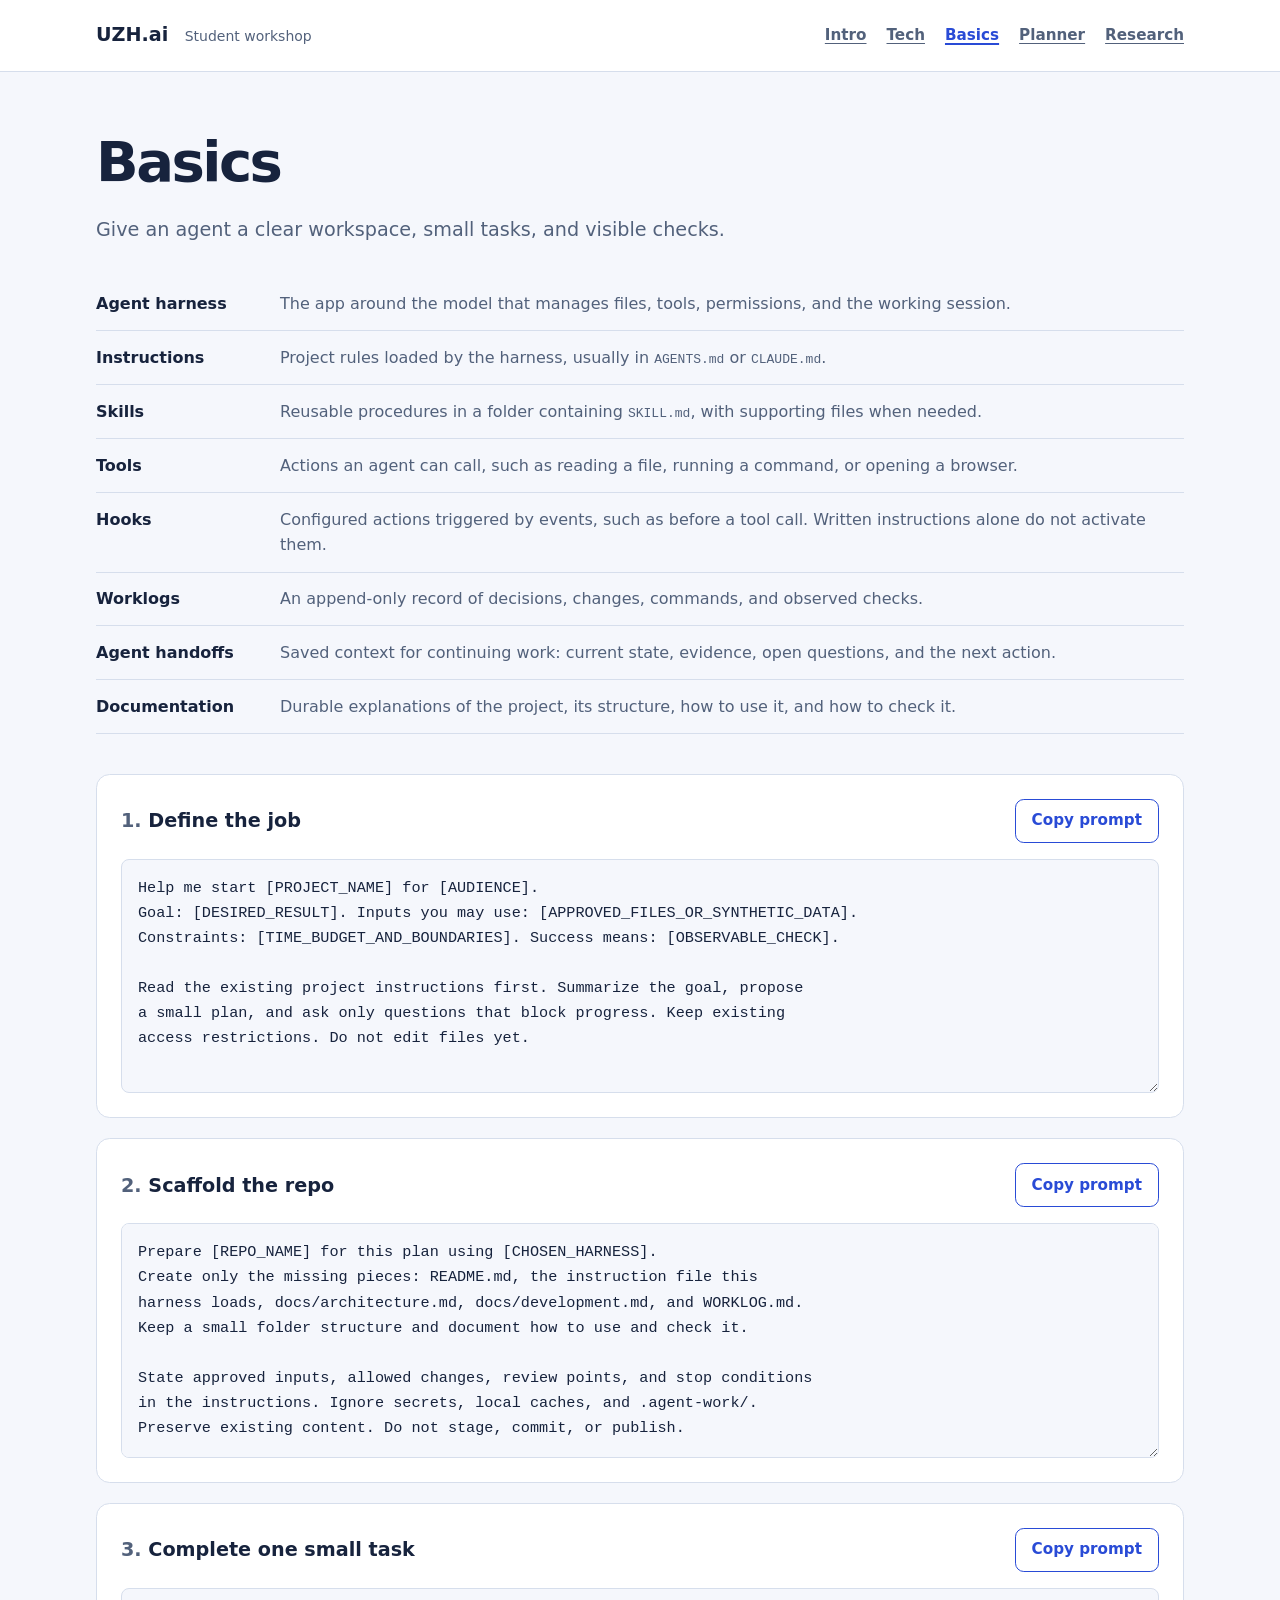
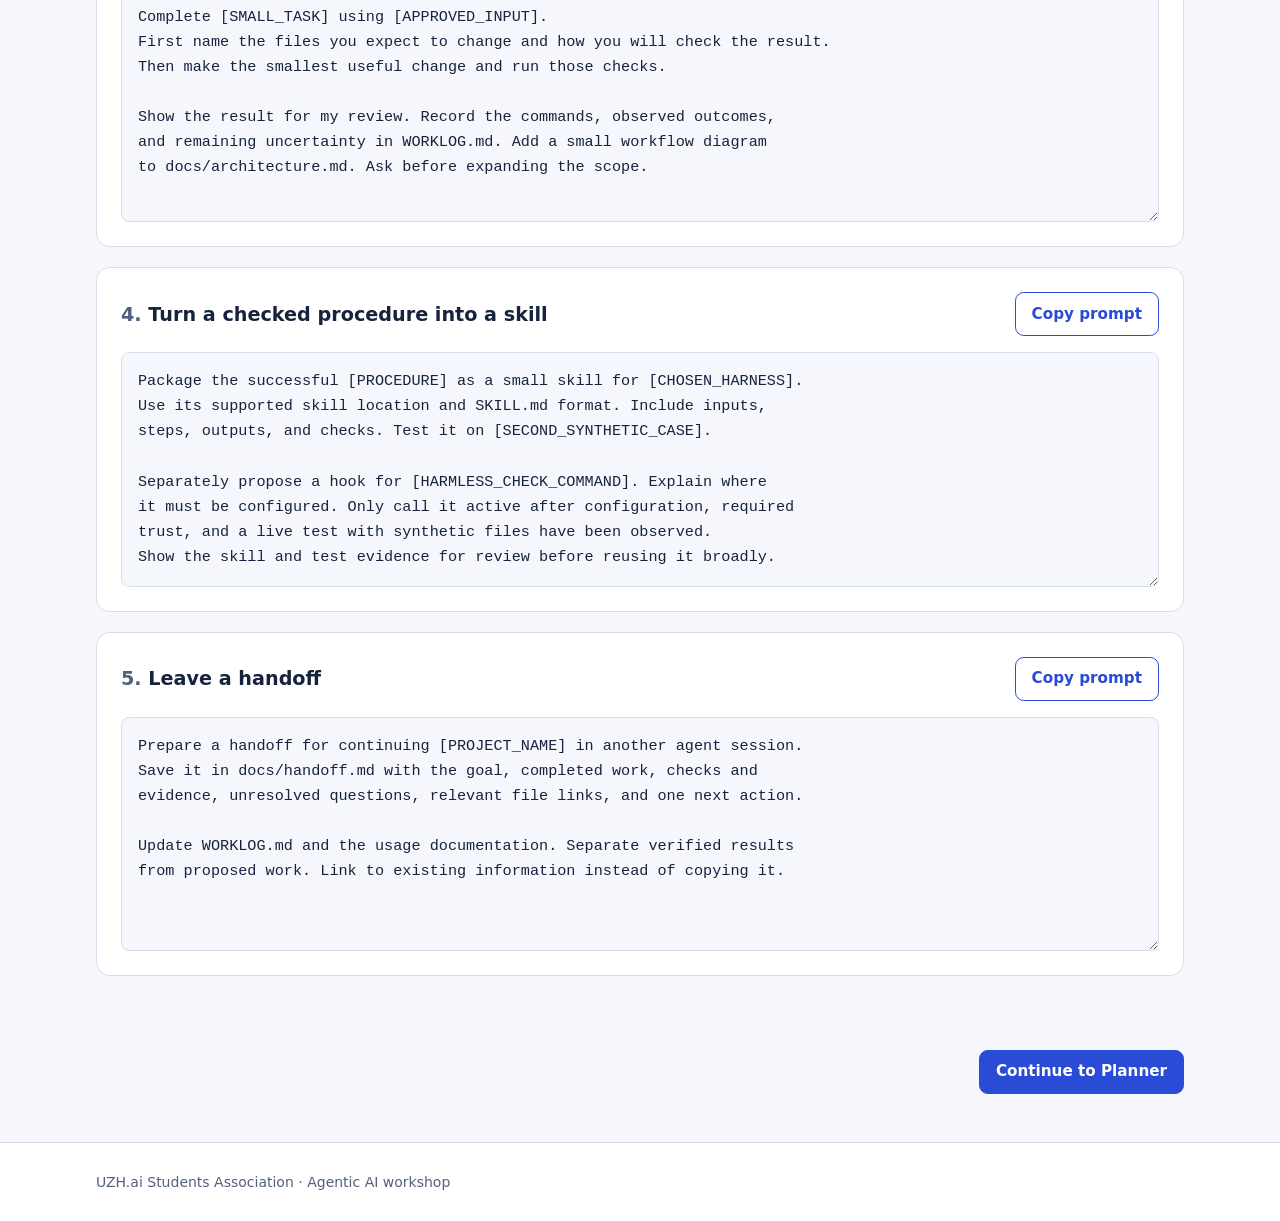
==== site/basics.html @ 6fa77c16 "scaffolding updates" ====
<!doctype html>
<html lang="en">
  <head>
    <meta charset="utf-8">
    <meta name="viewport" content="width=device-width, initial-scale=1">
    <meta name="description" content="Give an agent a clear workspace, small tasks, and visible checks.">
    <title>Basics · Agentic AI workshop · UZH.ai</title>
    <link rel="stylesheet" href="./assets/styles.css">
    <script src="./assets/script.js" defer></script>
  </head>
  <body>
    <a class="skip-link" href="#main">Skip to content</a>
    <header class="site-header">
      <div class="container header-inner">
        <a class="brand" href="../index.html">UZH.ai <span>Student workshop</span></a>
        <nav aria-label="Workshop pages">
          <a href="../index.html">Intro</a>
          <a href="./tech.html">Tech</a>
          <a href="./basics.html" aria-current="page">Basics</a>
          <a href="./planner.html">Planner</a>
          <a href="./research.html">Research</a>
        </nav>
      </div>
    </header>
    <main id="main" class="container">
      <header class="page-header">
        <h1>Basics</h1>
        <p class="lead">Give an agent a clear workspace, small tasks, and visible checks.</p>
      </header>

      <dl class="glossary">
        <div><dt>Agent harness</dt><dd>The app around the model that manages files, tools, permissions, and the working session.</dd></div>
        <div><dt>Instructions</dt><dd>Project rules loaded by the harness, usually in <code>AGENTS.md</code> or <code>CLAUDE.md</code>.</dd></div>
        <div><dt>Skills</dt><dd>Reusable procedures in a folder containing <code>SKILL.md</code>, with supporting files when needed.</dd></div>
        <div><dt>Tools</dt><dd>Actions an agent can call, such as reading a file, running a command, or opening a browser.</dd></div>
        <div><dt>Hooks</dt><dd>Configured actions triggered by events, such as before a tool call. Written instructions alone do not activate them.</dd></div>
        <div><dt>Worklogs</dt><dd>An append-only record of decisions, changes, commands, and observed checks.</dd></div>
        <div><dt>Agent handoffs</dt><dd>Saved context for continuing work: current state, evidence, open questions, and the next action.</dd></div>
        <div><dt>Documentation</dt><dd>Durable explanations of the project, its structure, how to use it, and how to check it.</dd></div>
      </dl>
      <ol class="steps">
        <li class="prompt-card">
          <div class="prompt-heading">
            <h2 id="basics-prompt-1-title">Define the job</h2>
            <button type="button" class="button button-secondary" data-copy-target="basics-prompt-1" aria-label="Copy define the job prompt" hidden>Copy prompt</button>
          </div>
          <textarea id="basics-prompt-1" aria-labelledby="basics-prompt-1-title" rows="8" readonly spellcheck="false">Help me start [PROJECT_NAME] for [AUDIENCE].
Goal: [DESIRED_RESULT]. Inputs you may use: [APPROVED_FILES_OR_SYNTHETIC_DATA].
Constraints: [TIME_BUDGET_AND_BOUNDARIES]. Success means: [OBSERVABLE_CHECK].

Read the existing project instructions first. Summarize the goal, propose
a small plan, and ask only questions that block progress. Keep existing
access restrictions. Do not edit files yet.</textarea>
        </li>
        <li class="prompt-card">
          <div class="prompt-heading">
            <h2 id="basics-prompt-2-title">Scaffold the repo</h2>
            <button type="button" class="button button-secondary" data-copy-target="basics-prompt-2" aria-label="Copy scaffold the repo prompt" hidden>Copy prompt</button>
          </div>
          <textarea id="basics-prompt-2" aria-labelledby="basics-prompt-2-title" rows="8" readonly spellcheck="false">Prepare [REPO_NAME] for this plan using [CHOSEN_HARNESS].
Create only the missing pieces: README.md, the instruction file this
harness loads, docs/architecture.md, docs/development.md, and WORKLOG.md.
Keep a small folder structure and document how to use and check it.

State approved inputs, allowed changes, review points, and stop conditions
in the instructions. Ignore secrets, local caches, and .agent-work/.
Preserve existing content. Do not stage, commit, or publish.</textarea>
        </li>
        <li class="prompt-card">
          <div class="prompt-heading">
            <h2 id="basics-prompt-3-title">Complete one small task</h2>
            <button type="button" class="button button-secondary" data-copy-target="basics-prompt-3" aria-label="Copy complete one small task prompt" hidden>Copy prompt</button>
          </div>
          <textarea id="basics-prompt-3" aria-labelledby="basics-prompt-3-title" rows="8" readonly spellcheck="false">Complete [SMALL_TASK] using [APPROVED_INPUT].
First name the files you expect to change and how you will check the result.
Then make the smallest useful change and run those checks.

Show the result for my review. Record the commands, observed outcomes,
and remaining uncertainty in WORKLOG.md. Add a small workflow diagram
to docs/architecture.md. Ask before expanding the scope.</textarea>
        </li>
        <li class="prompt-card">
          <div class="prompt-heading">
            <h2 id="basics-prompt-4-title">Turn a checked procedure into a skill</h2>
            <button type="button" class="button button-secondary" data-copy-target="basics-prompt-4" aria-label="Copy turn a checked procedure into a skill prompt" hidden>Copy prompt</button>
          </div>
          <textarea id="basics-prompt-4" aria-labelledby="basics-prompt-4-title" rows="8" readonly spellcheck="false">Package the successful [PROCEDURE] as a small skill for [CHOSEN_HARNESS].
Use its supported skill location and SKILL.md format. Include inputs,
steps, outputs, and checks. Test it on [SECOND_SYNTHETIC_CASE].

Separately propose a hook for [HARMLESS_CHECK_COMMAND]. Explain where
it must be configured. Only call it active after configuration, required
trust, and a live test with synthetic files have been observed.
Show the skill and test evidence for review before reusing it broadly.</textarea>
        </li>
        <li class="prompt-card">
          <div class="prompt-heading">
            <h2 id="basics-prompt-5-title">Leave a handoff</h2>
            <button type="button" class="button button-secondary" data-copy-target="basics-prompt-5" aria-label="Copy leave a handoff prompt" hidden>Copy prompt</button>
          </div>
          <textarea id="basics-prompt-5" aria-labelledby="basics-prompt-5-title" rows="8" readonly spellcheck="false">Prepare a handoff for continuing [PROJECT_NAME] in another agent session.
Save it in docs/handoff.md with the goal, completed work, checks and
evidence, unresolved questions, relevant file links, and one next action.

Update WORKLOG.md and the usage documentation. Separate verified results
from proposed work. Link to existing information instead of copying it.</textarea>
        </li>
      </ol>
      <p id="copy-status" class="copy-status" role="status" aria-live="polite" aria-atomic="true"></p>
      <nav class="page-next" aria-label="Next page">
        <a class="button" href="./planner.html">Continue to Planner</a>
      </nav>
    </main>
    <footer class="site-footer">
      <div class="container footer-inner">
        <p>UZH.ai Students Association · Agentic AI workshop</p>
      </div>
    </footer>
  </body>
</html>
---- site/assets/styles.css ----
:root {
  color-scheme: light;
  --background: #f5f7fc;
  --surface: #ffffff;
  --ink: #17233d;
  --muted: #52617b;
  --accent: #294bd6;
  --accent-hover: #1d369f;
  --border: #d6deec;
  --tint: #edf1ff;
  font-family: system-ui, -apple-system, BlinkMacSystemFont, "Segoe UI", sans-serif;
  font-size: 100%;
  line-height: 1.6;
}

* { box-sizing: border-box; }
body { margin: 0; background: var(--background); color: var(--ink); }
a { color: var(--accent); text-underline-offset: 0.2em; }
a:hover { color: var(--accent-hover); }
button, textarea { font: inherit; }
button { cursor: pointer; }
[hidden] { display: none !important; }
:focus-visible { outline: 3px solid var(--accent); outline-offset: 4px; }
h1, h2, h3, p { margin-top: 0; }
h1, h2, h3 { line-height: 1.2; }
h1 { margin-bottom: 1.25rem; font-size: clamp(2.5rem, 6vw, 4.5rem); letter-spacing: -0.045em; }
h2 { margin-bottom: 0.8rem; font-size: clamp(1.8rem, 4vw, 2.3rem); letter-spacing: -0.025em; }
h3 { margin-bottom: 0.75rem; font-size: 1.15rem; }
p { margin-bottom: 1rem; }
.container { width: min(100% - 2.5rem, 68rem); margin-inline: auto; }
.skip-link { position: absolute; top: 0.5rem; left: 1rem; z-index: 10; padding: 0.75rem; background: var(--surface); transform: translateY(-200%); }
.skip-link:focus { transform: translateY(0); }
.site-header { background: var(--surface); border-bottom: 1px solid var(--border); }
.header-inner { display: flex; align-items: center; justify-content: space-between; flex-wrap: wrap; gap: 1rem; padding-block: 1.25rem; }
.brand { color: var(--ink); font-weight: 800; text-decoration: none; font-size: 1.2rem; }
.brand span { margin-left: 0.6rem; color: var(--muted); font-size: 0.875rem; font-weight: 500; }
nav { display: flex; flex-wrap: wrap; gap: 1.25rem; }
nav a { color: var(--muted); font-size: 0.95rem; font-weight: 600; }
nav a[aria-current="page"] { color: var(--accent); text-decoration-thickness: 0.15em; }
.hero { display: grid; grid-template-columns: 1.45fr 1fr; align-items: center; gap: 3rem; padding-block: 4.5rem 3rem; }
.eyebrow { margin-bottom: 0.8rem; color: var(--accent); font-size: 0.875rem; font-weight: 750; letter-spacing: 0.08em; text-transform: uppercase; }
.lead { font-size: 1.2rem; font-weight: 600; }
.hero > div > p:not(.eyebrow):not(.lead) { color: var(--muted); }
.hero .button { margin-top: 0.5rem; }
.button { display: inline-flex; align-items: center; justify-content: center; min-height: 2.75rem; padding: 0.65rem 1rem; border: 1px solid var(--accent); border-radius: 0.55rem; background: var(--accent); color: #fff; font-weight: 650; font-size: 0.95rem; line-height: 1.4; text-align: center; text-decoration: none; }
.button:hover { border-color: var(--accent-hover); background: var(--accent-hover); color: #fff; }
.button:disabled { cursor: wait; opacity: 0.7; }
.button-secondary { background: var(--surface); color: var(--accent); }
.button-secondary:hover { background: var(--tint); color: var(--accent-hover); }
.session-card { padding: 1.75rem; border: 1px solid var(--border); border-top: 4px solid var(--accent); border-radius: 0.9rem; background: var(--surface); }
.session-date { font-size: 1.5rem; font-weight: 750; line-height: 1.3; }
dl { margin: 1.25rem 0 0; }
dl div + div { margin-top: 1rem; }
dt { color: var(--muted); font-size: 0.875rem; }
dd { margin: 0; overflow-wrap: anywhere; }
.section { padding-block: 3.5rem; scroll-margin-top: 1.5rem; }
.section + .section { border-top: 1px solid var(--border); }
.section-heading { max-width: 47rem; margin-bottom: 1.75rem; }
.section-heading > p:last-child, .section-note { color: var(--muted); }
.outline-list { margin: 0 0 1.5rem; padding-left: 1.75rem; }
.outline-list li { padding: 0.75rem 0 0.75rem 0.75rem; }
.outline-list li::marker { color: var(--accent); font-weight: 750; }
.outline-list h3 { margin-bottom: 0.4rem; }
.outline-list p { margin-bottom: 0; color: var(--muted); }
.file-links { display: flex; flex-wrap: wrap; gap: 0.75rem 2rem; list-style: none; margin: 0; padding: 0; }
.page-header { max-width: 52rem; padding-block: 3.5rem 2rem; }
.page-header h1 { font-size: clamp(2.5rem, 5vw, 3.5rem); }
.page-header .lead { margin-bottom: 0; color: var(--muted); font-weight: 400; }
.glossary { margin: 0 0 2.5rem; }
.glossary > div { display: grid; grid-template-columns: 10rem 1fr; gap: 0.5rem 1.5rem; padding-block: 0.85rem; border-bottom: 1px solid var(--border); }
.glossary > div + div { margin-top: 0; }
.glossary dt { color: var(--ink); font-size: 1rem; font-weight: 700; }
.glossary dd { color: var(--muted); }
.steps { display: grid; gap: 1.25rem; margin: 0; padding: 0; list-style: none; counter-reset: step; }
.prompt-card { padding: 1.5rem; border: 1px solid var(--border); border-radius: 0.85rem; background: var(--surface); min-width: 0; counter-increment: step; }
.prompt-heading { display: flex; justify-content: space-between; align-items: center; flex-wrap: wrap; gap: 1rem; margin-bottom: 1rem; }
.prompt-heading h2 { margin-bottom: 0; font-size: 1.2rem; letter-spacing: 0; }
.prompt-heading h2::before { content: counter(step) ". "; color: var(--muted); }
.prompt-heading .button { flex-shrink: 0; }
textarea { display: block; width: 100%; min-height: 12rem; padding: 1rem; resize: vertical; border: 1px solid var(--border); border-radius: 0.5rem; background: var(--background); color: var(--ink); font-family: ui-monospace, SFMono-Regular, Consolas, monospace; font-size: 0.95rem; line-height: 1.65; }
.folder-tree { margin: 0 0 1rem; padding: 1.5rem; overflow-x: auto; border: 1px solid var(--border); border-radius: 0.85rem; background: var(--surface); font-size: 0.95rem; line-height: 1.65; }
.inline-note { margin-bottom: 2rem; color: var(--muted); }
.setup-list { margin: 0 0 2rem; }
.setup-list > div { display: grid; grid-template-columns: 15rem 1fr; gap: 0.75rem 2rem; padding-block: 1.5rem; border-bottom: 1px solid var(--border); }
.setup-list > div + div { margin-top: 0; }
.setup-list dt { color: var(--ink); font-size: 1.1rem; font-weight: 700; }
.setup-list p { max-width: 44rem; margin: 0.65rem 0 0; color: var(--muted); }
.page-next { display: flex; justify-content: flex-end; margin-block: 2rem 3rem; }
.page-next .button { color: #fff; font-size: 0.95rem; }
.copy-status { min-height: 1.6em; margin: 1rem 0 0; color: var(--accent-hover); font-weight: 600; }
.site-footer { padding-block: 1.75rem; border-top: 1px solid var(--border); background: var(--surface); color: var(--muted); font-size: 0.875rem; }
.footer-inner { display: flex; flex-wrap: wrap; justify-content: space-between; gap: 0.75rem 2rem; }
.footer-inner p { margin: 0; }

@media (max-width: 46rem) {
  .hero { grid-template-columns: 1fr; gap: 2rem; padding-block: 3rem 2rem; }
  .section { padding-block: 2.5rem; }
  .setup-list > div { grid-template-columns: 1fr; gap: 0.5rem; }
}

@media (max-width: 26rem) {
  .container { width: calc(100% - 2rem); }
  .brand span { display: block; margin-left: 0; }
  .prompt-card, .session-card, .folder-tree { padding: 1.1rem; }
  .glossary > div { grid-template-columns: 1fr; gap: 0.25rem; }
  .page-header { padding-block: 2.5rem 1.5rem; }
}
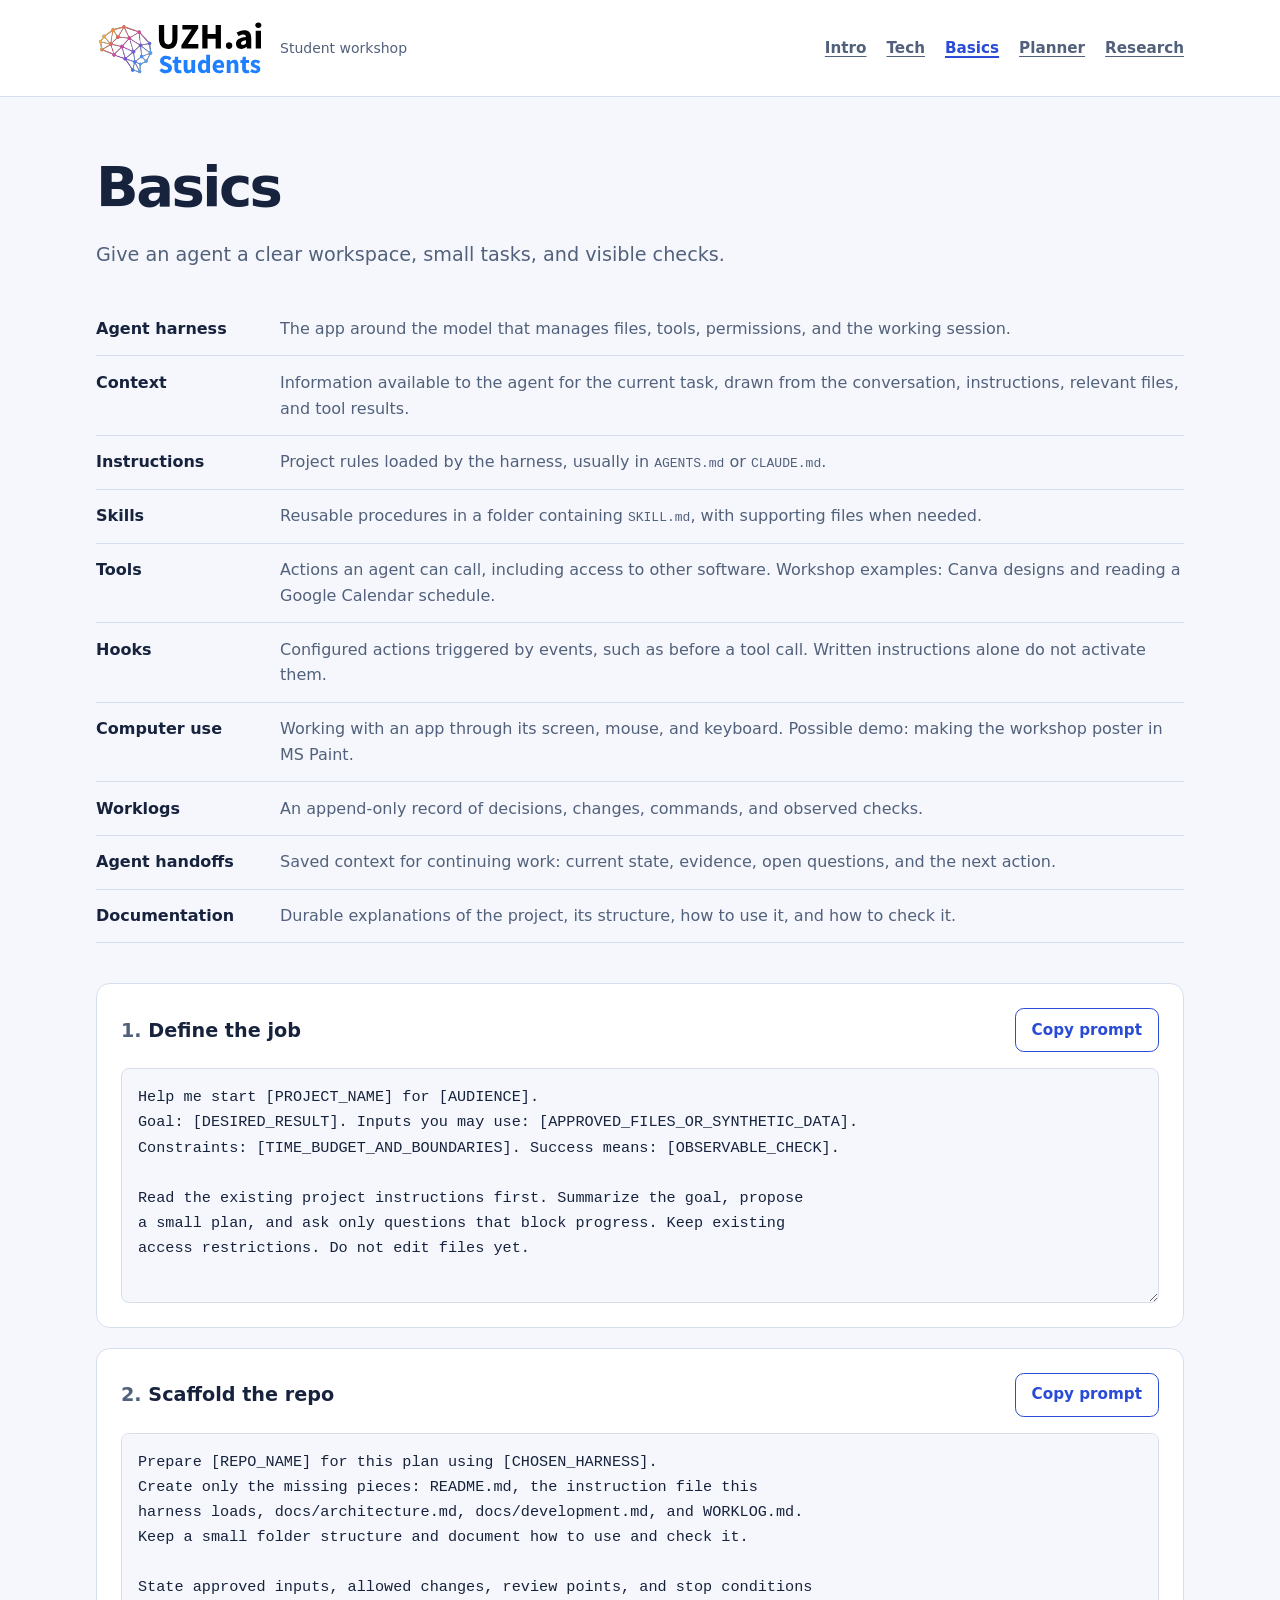
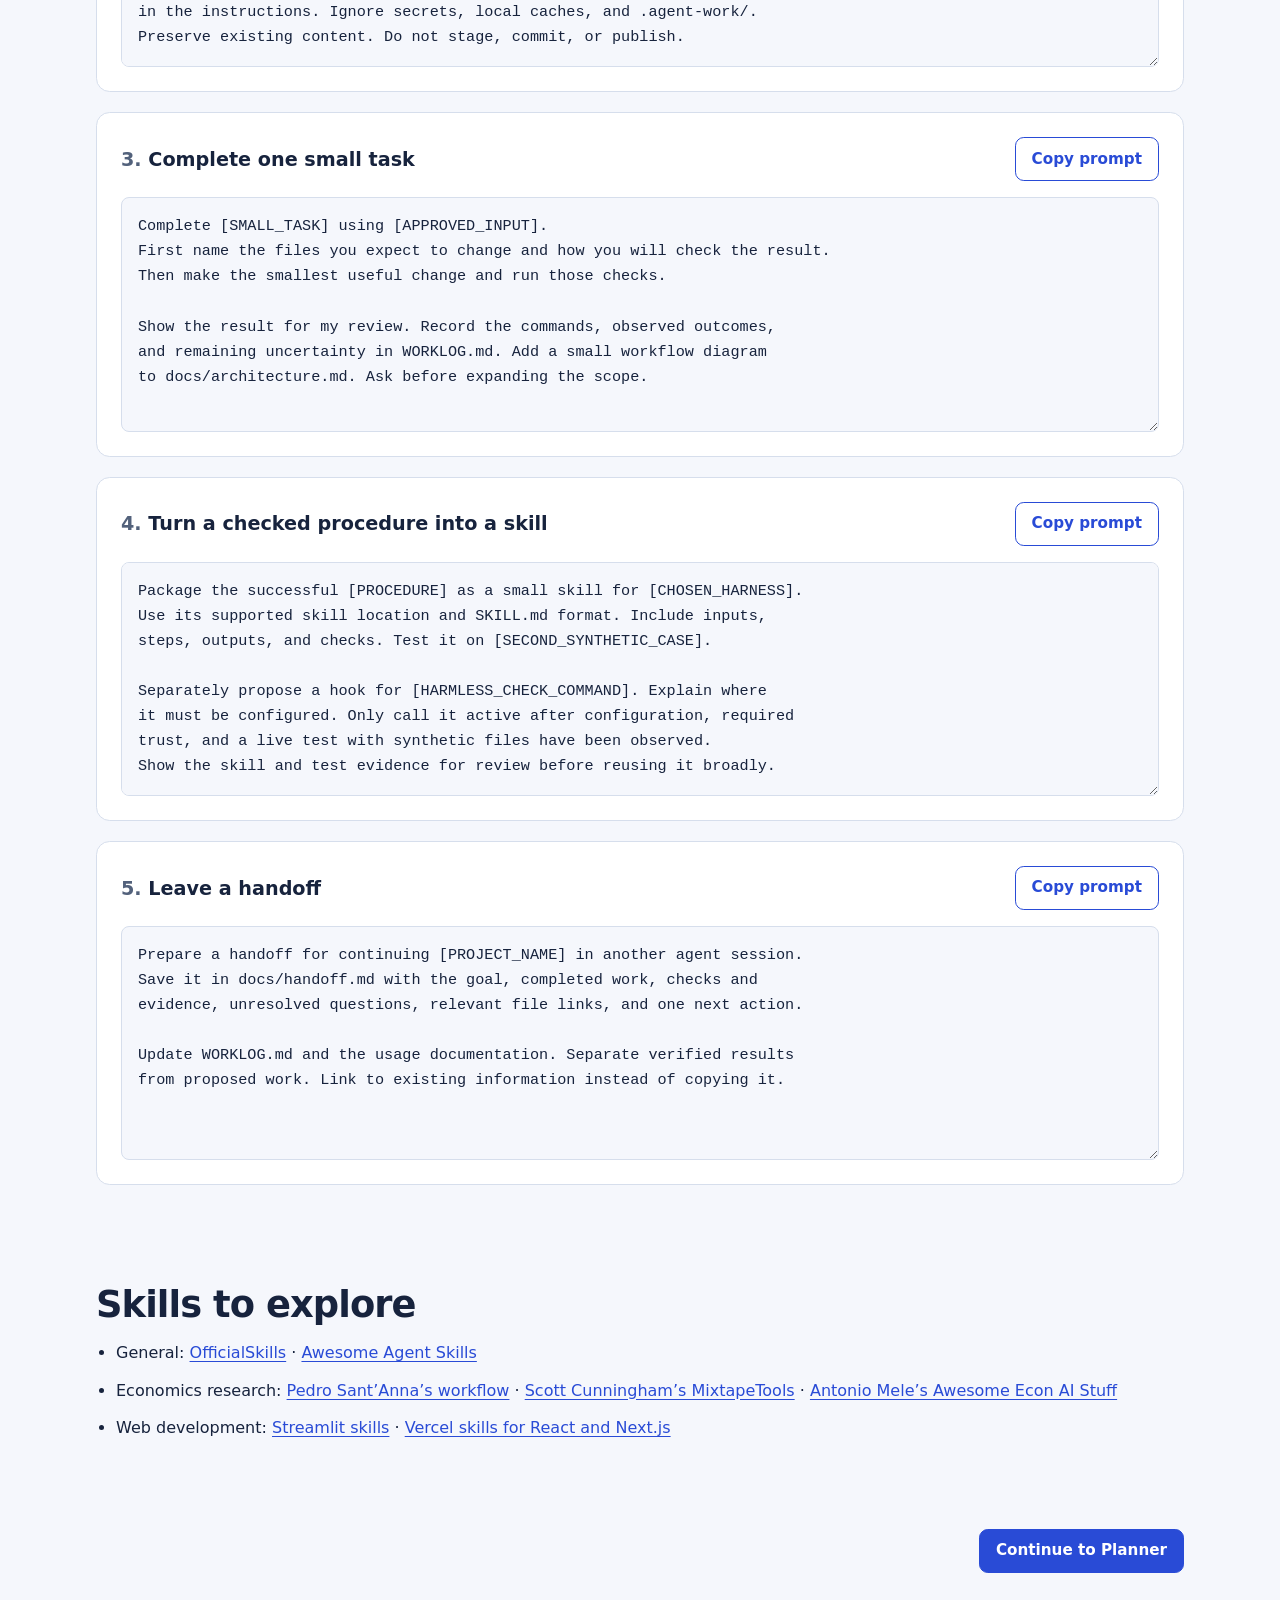
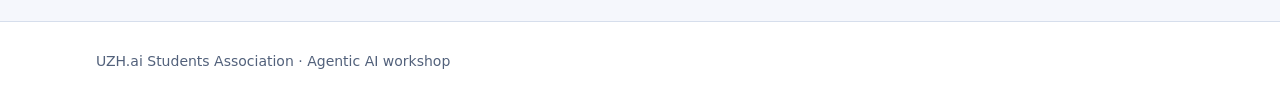
==== commit 4d31e005: "web updates" ====
--- a/site/basics.html
+++ b/site/basics.html
@@ -12,7 +12,7 @@
     <a class="skip-link" href="#main">Skip to content</a>
     <header class="site-header">
       <div class="container header-inner">
-        <a class="brand" href="../index.html">UZH.ai <span>Student workshop</span></a>
+        <a class="brand" href="../index.html"><img class="brand-logo" src="./assets/uzh-ai-students-logo.svg" alt="UZH.ai Students" width="825" height="274"> <span>Student workshop</span></a>
         <nav aria-label="Workshop pages">
           <a href="../index.html">Intro</a>
           <a href="./tech.html">Tech</a>
@@ -30,10 +30,12 @@
 
       <dl class="glossary">
         <div><dt>Agent harness</dt><dd>The app around the model that manages files, tools, permissions, and the working session.</dd></div>
+        <div><dt>Context</dt><dd>Information available to the agent for the current task, drawn from the conversation, instructions, relevant files, and tool results.</dd></div>
         <div><dt>Instructions</dt><dd>Project rules loaded by the harness, usually in <code>AGENTS.md</code> or <code>CLAUDE.md</code>.</dd></div>
         <div><dt>Skills</dt><dd>Reusable procedures in a folder containing <code>SKILL.md</code>, with supporting files when needed.</dd></div>
-        <div><dt>Tools</dt><dd>Actions an agent can call, such as reading a file, running a command, or opening a browser.</dd></div>
+        <div><dt>Tools</dt><dd>Actions an agent can call, including access to other software. Workshop examples: Canva designs and reading a Google Calendar schedule.</dd></div>
         <div><dt>Hooks</dt><dd>Configured actions triggered by events, such as before a tool call. Written instructions alone do not activate them.</dd></div>
+        <div><dt>Computer use</dt><dd>Working with an app through its screen, mouse, and keyboard. Possible demo: making the workshop poster in MS Paint.</dd></div>
         <div><dt>Worklogs</dt><dd>An append-only record of decisions, changes, commands, and observed checks.</dd></div>
         <div><dt>Agent handoffs</dt><dd>Saved context for continuing work: current state, evidence, open questions, and the next action.</dd></div>
         <div><dt>Documentation</dt><dd>Durable explanations of the project, its structure, how to use it, and how to check it.</dd></div>
@@ -107,6 +109,14 @@
         </li>
       </ol>
       <p id="copy-status" class="copy-status" role="status" aria-live="polite" aria-atomic="true"></p>
+      <section id="references" class="section" aria-labelledby="references-title">
+        <h2 id="references-title">Skills to explore</h2>
+        <ul class="reference-list">
+          <li>General: <a href="https://officialskills.sh/">OfficialSkills</a> · <a href="https://github.com/VoltAgent/awesome-agent-skills">Awesome Agent Skills</a></li>
+          <li>Economics research: <a href="https://psantanna.com/claude-code-my-workflow/workflow-guide.html">Pedro Sant’Anna’s workflow</a> · <a href="https://github.com/scunning1975/MixtapeTools/tree/main/skills">Scott Cunningham’s MixtapeTools</a> · <a href="https://meleantonio.github.io/awesome-econ-ai-stuff/">Antonio Mele’s Awesome Econ AI Stuff</a></li>
+          <li>Web development: <a href="https://github.com/streamlit/agent-skills">Streamlit skills</a> · <a href="https://github.com/vercel-labs/agent-skills">Vercel skills for React and Next.js</a></li>
+        </ul>
+      </section>
       <nav class="page-next" aria-label="Next page">
         <a class="button" href="./planner.html">Continue to Planner</a>
       </nav>
--- a/site/assets/styles.css
+++ b/site/assets/styles.css
@@ -32,12 +32,14 @@
 .skip-link:focus { transform: translateY(0); }
 .site-header { background: var(--surface); border-bottom: 1px solid var(--border); }
 .header-inner { display: flex; align-items: center; justify-content: space-between; flex-wrap: wrap; gap: 1rem; padding-block: 1.25rem; }
-.brand { color: var(--ink); font-weight: 800; text-decoration: none; font-size: 1.2rem; }
-.brand span { margin-left: 0.6rem; color: var(--muted); font-size: 0.875rem; font-weight: 500; }
+.brand { display: inline-flex; align-items: center; flex-wrap: wrap; gap: 0.5rem 1rem; max-width: 100%; color: var(--ink); font-weight: 800; text-decoration: none; font-size: 1.2rem; }
+.brand-logo { display: block; width: 10.5rem; max-width: 100%; height: auto; }
+.brand span { color: var(--muted); font-size: 0.875rem; font-weight: 500; }
 nav { display: flex; flex-wrap: wrap; gap: 1.25rem; }
 nav a { color: var(--muted); font-size: 0.95rem; font-weight: 600; }
 nav a[aria-current="page"] { color: var(--accent); text-decoration-thickness: 0.15em; }
 .hero { display: grid; grid-template-columns: 1.45fr 1fr; align-items: center; gap: 3rem; padding-block: 4.5rem 3rem; }
+.intro-logo { display: block; width: 20rem; max-width: 100%; height: auto; margin-bottom: 2rem; }
 .eyebrow { margin-bottom: 0.8rem; color: var(--accent); font-size: 0.875rem; font-weight: 750; letter-spacing: 0.08em; text-transform: uppercase; }
 .lead { font-size: 1.2rem; font-weight: 600; }
 .hero > div > p:not(.eyebrow):not(.lead) { color: var(--muted); }
@@ -49,6 +51,8 @@
 .button-secondary:hover { background: var(--tint); color: var(--accent-hover); }
 .session-card { padding: 1.75rem; border: 1px solid var(--border); border-top: 4px solid var(--accent); border-radius: 0.9rem; background: var(--surface); }
 .session-date { font-size: 1.5rem; font-weight: 750; line-height: 1.3; }
+.session-qr { display: flex; align-items: center; flex-wrap: wrap; gap: 0.75rem 1rem; margin-top: 1.5rem; padding-top: 1.25rem; border-top: 1px solid var(--border); font-size: 0.95rem; }
+.session-qr img { display: block; width: 164px; max-width: 100%; height: auto; }
 dl { margin: 1.25rem 0 0; }
 dl div + div { margin-top: 1rem; }
 dt { color: var(--muted); font-size: 0.875rem; }
@@ -63,6 +67,8 @@
 .outline-list h3 { margin-bottom: 0.4rem; }
 .outline-list p { margin-bottom: 0; color: var(--muted); }
 .file-links { display: flex; flex-wrap: wrap; gap: 0.75rem 2rem; list-style: none; margin: 0; padding: 0; }
+.reference-list { margin: 0; padding-left: 1.25rem; }
+.reference-list li + li { margin-top: 0.75rem; }
 .page-header { max-width: 52rem; padding-block: 3.5rem 2rem; }
 .page-header h1 { font-size: clamp(2.5rem, 5vw, 3.5rem); }
 .page-header .lead { margin-bottom: 0; color: var(--muted); font-weight: 400; }
@@ -100,7 +106,7 @@
 
 @media (max-width: 26rem) {
   .container { width: calc(100% - 2rem); }
-  .brand span { display: block; margin-left: 0; }
+  .brand span { flex-basis: 100%; }
   .prompt-card, .session-card, .folder-tree { padding: 1.1rem; }
   .glossary > div { grid-template-columns: 1fr; gap: 0.25rem; }
   .page-header { padding-block: 2.5rem 1.5rem; }
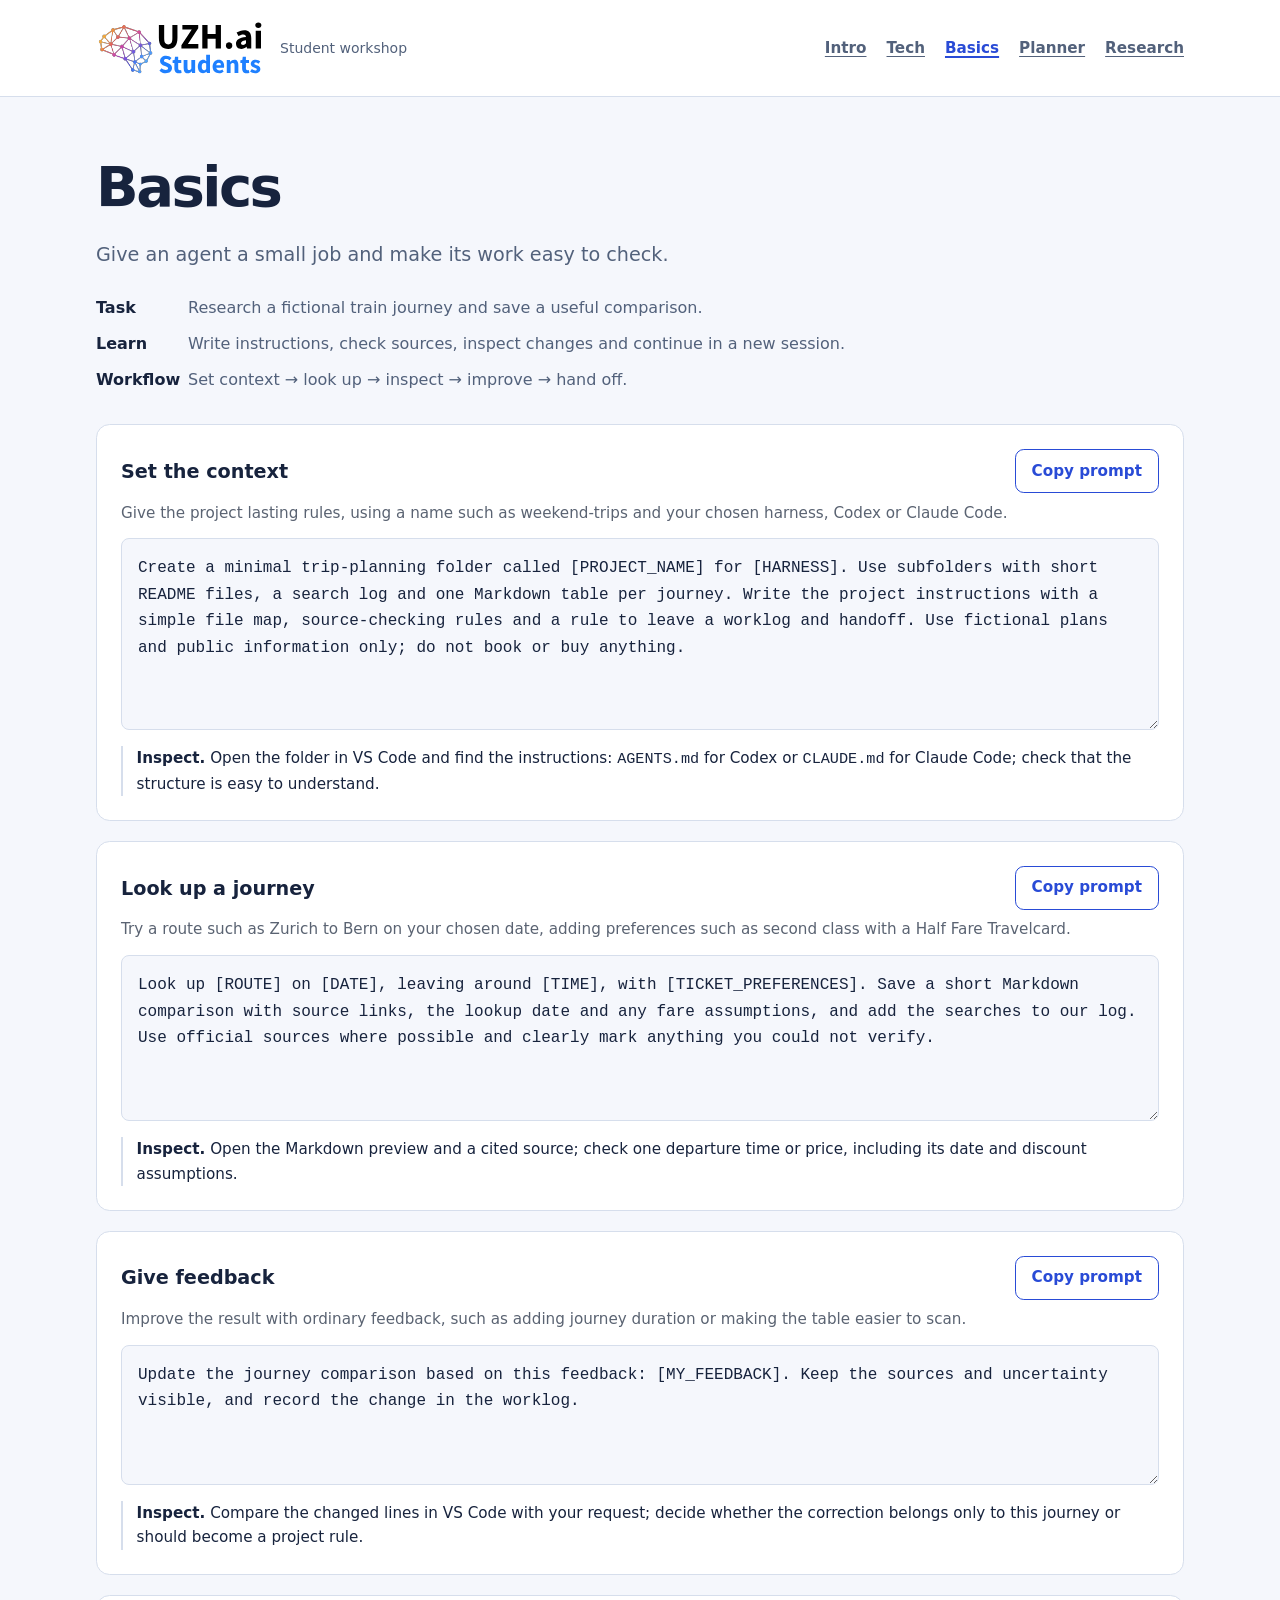
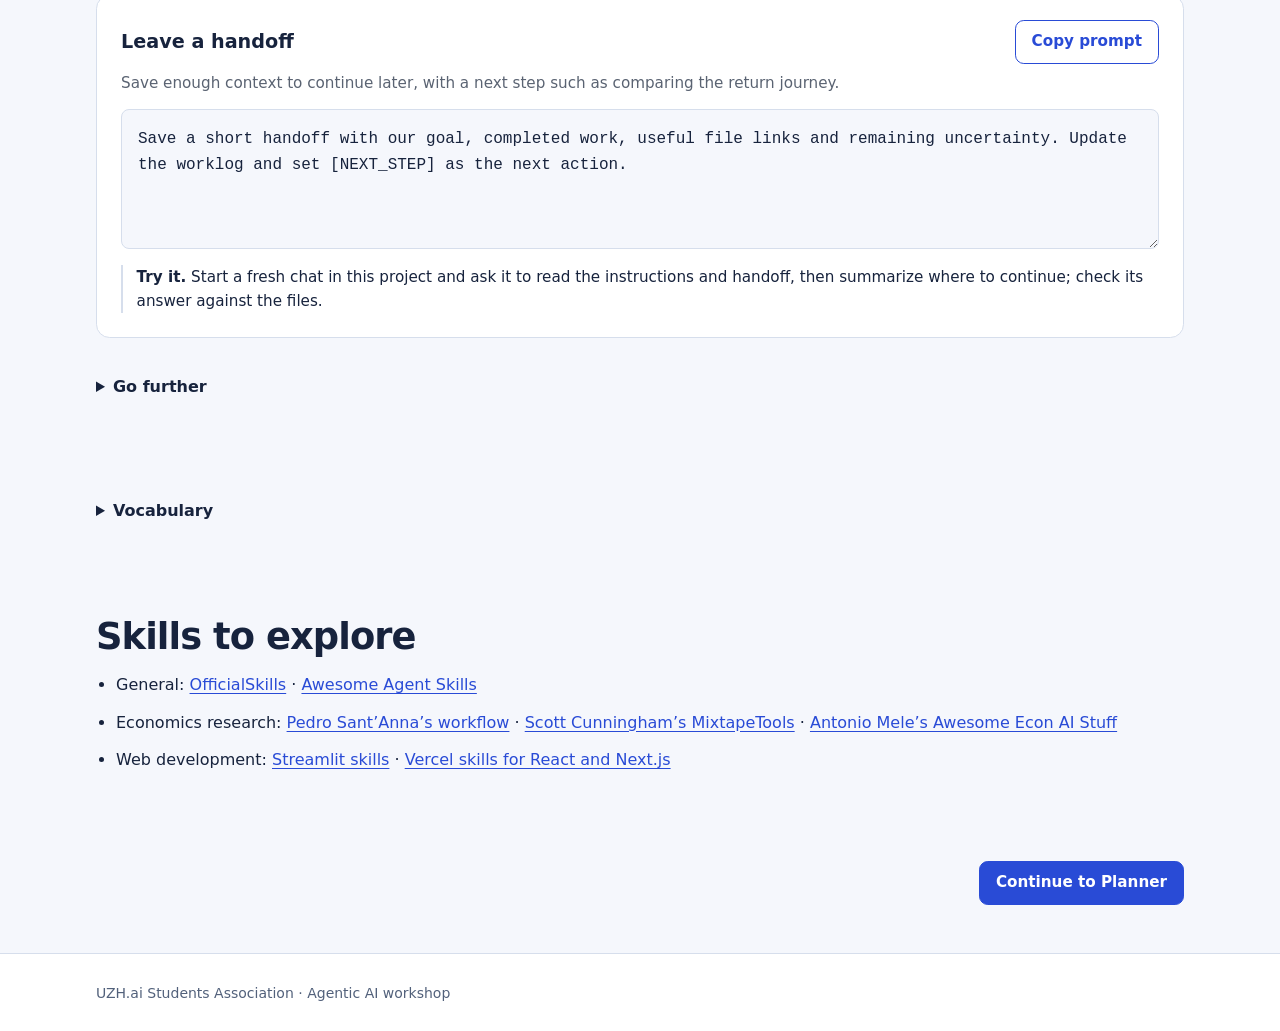
==== commit 05fb39eb: "update website" ====
--- a/site/basics.html
+++ b/site/basics.html
@@ -3,7 +3,7 @@
   <head>
     <meta charset="utf-8">
     <meta name="viewport" content="width=device-width, initial-scale=1">
-    <meta name="description" content="Give an agent a clear workspace, small tasks, and visible checks.">
+    <meta name="description" content="Plan one journey, inspect the result, and learn to give an agent useful context.">
     <title>Basics · Agentic AI workshop · UZH.ai</title>
     <link rel="stylesheet" href="./assets/styles.css">
     <script src="./assets/script.js" defer></script>
@@ -25,90 +25,138 @@
     <main id="main" class="container">
       <header class="page-header">
         <h1>Basics</h1>
-        <p class="lead">Give an agent a clear workspace, small tasks, and visible checks.</p>
+        <p class="lead">Give an agent a small job and make its work easy to check.</p>
+        <dl class="page-overview">
+          <div><dt>Task</dt><dd>Research a fictional train journey and save a useful comparison.</dd></div>
+          <div><dt>Learn</dt><dd>Write instructions, check sources, inspect changes and continue in a new session.</dd></div>
+          <div><dt>Workflow</dt><dd>Set context → look up → inspect → improve → hand off.</dd></div>
+        </dl>
       </header>
 
-      <dl class="glossary">
-        <div><dt>Agent harness</dt><dd>The app around the model that manages files, tools, permissions, and the working session.</dd></div>
-        <div><dt>Context</dt><dd>Information available to the agent for the current task, drawn from the conversation, instructions, relevant files, and tool results.</dd></div>
-        <div><dt>Instructions</dt><dd>Project rules loaded by the harness, usually in <code>AGENTS.md</code> or <code>CLAUDE.md</code>.</dd></div>
-        <div><dt>Skills</dt><dd>Reusable procedures in a folder containing <code>SKILL.md</code>, with supporting files when needed.</dd></div>
-        <div><dt>Tools</dt><dd>Actions an agent can call, including access to other software. Workshop examples: Canva designs and reading a Google Calendar schedule.</dd></div>
-        <div><dt>Hooks</dt><dd>Configured actions triggered by events, such as before a tool call. Written instructions alone do not activate them.</dd></div>
-        <div><dt>Computer use</dt><dd>Working with an app through its screen, mouse, and keyboard. Possible demo: making the workshop poster in MS Paint.</dd></div>
-        <div><dt>Worklogs</dt><dd>An append-only record of decisions, changes, commands, and observed checks.</dd></div>
-        <div><dt>Agent handoffs</dt><dd>Saved context for continuing work: current state, evidence, open questions, and the next action.</dd></div>
-        <div><dt>Documentation</dt><dd>Durable explanations of the project, its structure, how to use it, and how to check it.</dd></div>
-      </dl>
       <ol class="steps">
         <li class="prompt-card">
           <div class="prompt-heading">
-            <h2 id="basics-prompt-1-title">Define the job</h2>
-            <button type="button" class="button button-secondary" data-copy-target="basics-prompt-1" aria-label="Copy define the job prompt" hidden>Copy prompt</button>
+            <h2 id="basics-prompt-1-title">Set the context</h2>
+            <button type="button" class="button button-secondary" data-copy-target="basics-prompt-1" aria-label="Copy set the context prompt" hidden>Copy prompt</button>
           </div>
-          <textarea id="basics-prompt-1" aria-labelledby="basics-prompt-1-title" rows="8" readonly spellcheck="false">Help me start [PROJECT_NAME] for [AUDIENCE].
-Goal: [DESIRED_RESULT]. Inputs you may use: [APPROVED_FILES_OR_SYNTHETIC_DATA].
-Constraints: [TIME_BUDGET_AND_BOUNDARIES]. Success means: [OBSERVABLE_CHECK].
-
-Read the existing project instructions first. Summarize the goal, propose
-a small plan, and ask only questions that block progress. Keep existing
-access restrictions. Do not edit files yet.</textarea>
+          <p id="basics-prompt-1-note" class="prompt-note">Give the project lasting rules, using a name such as weekend-trips and your chosen harness, Codex or Claude Code.</p>
+          <textarea id="basics-prompt-1" aria-labelledby="basics-prompt-1-title" aria-describedby="basics-prompt-1-note" rows="6" readonly spellcheck="false">Create a minimal trip-planning folder called [PROJECT_NAME] for [HARNESS]. Use subfolders with short README files, a search log and one Markdown table per journey. Write the project instructions with a simple file map, source-checking rules and a rule to leave a worklog and handoff. Use fictional plans and public information only; do not book or buy anything.</textarea>
+          <aside class="checkpoint">
+            <p><strong>Inspect.</strong> Open the folder in VS Code and find the instructions: <code>AGENTS.md</code> for Codex or <code>CLAUDE.md</code> for Claude Code; check that the structure is easy to understand.</p>
+          </aside>
         </li>
         <li class="prompt-card">
           <div class="prompt-heading">
-            <h2 id="basics-prompt-2-title">Scaffold the repo</h2>
-            <button type="button" class="button button-secondary" data-copy-target="basics-prompt-2" aria-label="Copy scaffold the repo prompt" hidden>Copy prompt</button>
+            <h2 id="basics-prompt-2-title">Look up a journey</h2>
+            <button type="button" class="button button-secondary" data-copy-target="basics-prompt-2" aria-label="Copy look up a journey prompt" hidden>Copy prompt</button>
           </div>
-          <textarea id="basics-prompt-2" aria-labelledby="basics-prompt-2-title" rows="8" readonly spellcheck="false">Prepare [REPO_NAME] for this plan using [CHOSEN_HARNESS].
-Create only the missing pieces: README.md, the instruction file this
-harness loads, docs/architecture.md, docs/development.md, and WORKLOG.md.
-Keep a small folder structure and document how to use and check it.
-
-State approved inputs, allowed changes, review points, and stop conditions
-in the instructions. Ignore secrets, local caches, and .agent-work/.
-Preserve existing content. Do not stage, commit, or publish.</textarea>
+          <p id="basics-prompt-2-note" class="prompt-note">Try a route such as Zurich to Bern on your chosen date, adding preferences such as second class with a Half Fare Travelcard.</p>
+          <textarea id="basics-prompt-2" aria-labelledby="basics-prompt-2-title" aria-describedby="basics-prompt-2-note" rows="5" readonly spellcheck="false">Look up [ROUTE] on [DATE], leaving around [TIME], with [TICKET_PREFERENCES]. Save a short Markdown comparison with source links, the lookup date and any fare assumptions, and add the searches to our log. Use official sources where possible and clearly mark anything you could not verify.</textarea>
+          <aside class="checkpoint">
+            <p><strong>Inspect.</strong> Open the Markdown preview and a cited source; check one departure time or price, including its date and discount assumptions.</p>
+          </aside>
         </li>
         <li class="prompt-card">
           <div class="prompt-heading">
-            <h2 id="basics-prompt-3-title">Complete one small task</h2>
-            <button type="button" class="button button-secondary" data-copy-target="basics-prompt-3" aria-label="Copy complete one small task prompt" hidden>Copy prompt</button>
+            <h2 id="basics-prompt-3-title">Give feedback</h2>
+            <button type="button" class="button button-secondary" data-copy-target="basics-prompt-3" aria-label="Copy give feedback prompt" hidden>Copy prompt</button>
           </div>
-          <textarea id="basics-prompt-3" aria-labelledby="basics-prompt-3-title" rows="8" readonly spellcheck="false">Complete [SMALL_TASK] using [APPROVED_INPUT].
-First name the files you expect to change and how you will check the result.
-Then make the smallest useful change and run those checks.
-
-Show the result for my review. Record the commands, observed outcomes,
-and remaining uncertainty in WORKLOG.md. Add a small workflow diagram
-to docs/architecture.md. Ask before expanding the scope.</textarea>
+          <p id="basics-prompt-3-note" class="prompt-note">Improve the result with ordinary feedback, such as adding journey duration or making the table easier to scan.</p>
+          <textarea id="basics-prompt-3" aria-labelledby="basics-prompt-3-title" aria-describedby="basics-prompt-3-note" rows="4" readonly spellcheck="false">Update the journey comparison based on this feedback: [MY_FEEDBACK]. Keep the sources and uncertainty visible, and record the change in the worklog.</textarea>
+          <aside class="checkpoint">
+            <p><strong>Inspect.</strong> Compare the changed lines in VS Code with your request; decide whether the correction belongs only to this journey or should become a project rule.</p>
+          </aside>
         </li>
         <li class="prompt-card">
           <div class="prompt-heading">
-            <h2 id="basics-prompt-4-title">Turn a checked procedure into a skill</h2>
-            <button type="button" class="button button-secondary" data-copy-target="basics-prompt-4" aria-label="Copy turn a checked procedure into a skill prompt" hidden>Copy prompt</button>
+            <h2 id="basics-prompt-4-title">Leave a handoff</h2>
+            <button type="button" class="button button-secondary" data-copy-target="basics-prompt-4" aria-label="Copy leave a handoff prompt" hidden>Copy prompt</button>
           </div>
-          <textarea id="basics-prompt-4" aria-labelledby="basics-prompt-4-title" rows="8" readonly spellcheck="false">Package the successful [PROCEDURE] as a small skill for [CHOSEN_HARNESS].
-Use its supported skill location and SKILL.md format. Include inputs,
-steps, outputs, and checks. Test it on [SECOND_SYNTHETIC_CASE].
-
-Separately propose a hook for [HARMLESS_CHECK_COMMAND]. Explain where
-it must be configured. Only call it active after configuration, required
-trust, and a live test with synthetic files have been observed.
-Show the skill and test evidence for review before reusing it broadly.</textarea>
-        </li>
-        <li class="prompt-card">
-          <div class="prompt-heading">
-            <h2 id="basics-prompt-5-title">Leave a handoff</h2>
-            <button type="button" class="button button-secondary" data-copy-target="basics-prompt-5" aria-label="Copy leave a handoff prompt" hidden>Copy prompt</button>
-          </div>
-          <textarea id="basics-prompt-5" aria-labelledby="basics-prompt-5-title" rows="8" readonly spellcheck="false">Prepare a handoff for continuing [PROJECT_NAME] in another agent session.
-Save it in docs/handoff.md with the goal, completed work, checks and
-evidence, unresolved questions, relevant file links, and one next action.
-
-Update WORKLOG.md and the usage documentation. Separate verified results
-from proposed work. Link to existing information instead of copying it.</textarea>
+          <p id="basics-prompt-4-note" class="prompt-note">Save enough context to continue later, with a next step such as comparing the return journey.</p>
+          <textarea id="basics-prompt-4" aria-labelledby="basics-prompt-4-title" aria-describedby="basics-prompt-4-note" rows="4" readonly spellcheck="false">Save a short handoff with our goal, completed work, useful file links and remaining uncertainty. Update the worklog and set [NEXT_STEP] as the next action.</textarea>
+          <aside class="checkpoint">
+            <p><strong>Try it.</strong> Start a fresh chat in this project and ask it to read the instructions and handoff, then summarize where to continue; check its answer against the files.</p>
+          </aside>
         </li>
       </ol>
+
+      <details class="exercise-extension">
+        <summary>Go further</summary>
+        <p class="inline-note">Try these after the first journey works, or follow the instructor's demonstration.</p>
+        <ol class="steps" start="5">
+          <li class="prompt-card">
+            <div class="prompt-heading">
+              <h2 id="basics-prompt-5-title">Compare reasoning</h2>
+              <button type="button" class="button button-secondary" data-copy-target="basics-prompt-5" aria-label="Copy compare reasoning prompt" hidden>Copy prompt</button>
+            </div>
+            <p id="basics-prompt-5-note" class="prompt-note">Use the same saved information at two supported reasoning settings to compare speed and quality.</p>
+            <textarea id="basics-prompt-5" aria-labelledby="basics-prompt-5-title" aria-describedby="basics-prompt-5-note" rows="4" readonly spellcheck="false">Using [SAVED_JOURNEY_INFORMATION], make a comparison focused on [MY_PREFERENCE] and save it as [OUTPUT_FILE]. Use only this information so I can compare the same task at two reasoning settings.</textarea>
+            <aside class="checkpoint">
+              <p><strong>Try it.</strong> Run the prompt at two effort settings in the harness, using different output filenames; record the model, settings and time, then compare accuracy and usefulness.</p>
+            </aside>
+          </li>
+          <li class="prompt-card">
+            <div class="prompt-heading">
+              <h2 id="basics-prompt-6-title">Work in parallel</h2>
+              <button type="button" class="button button-secondary" data-copy-target="basics-prompt-6" aria-label="Copy work in parallel prompt" hidden>Copy prompt</button>
+            </div>
+            <p id="basics-prompt-6-note" class="prompt-note">Ask one chat to coordinate parallel work, for example comparing the same saved journey options at two supported reasoning settings.</p>
+            <textarea id="basics-prompt-6" aria-labelledby="basics-prompt-6-title" aria-describedby="basics-prompt-6-note" rows="5" readonly spellcheck="false">Use two parallel sessions for [SMALL_TASK] with [SAVED_INPUT] at [REASONING_SETTINGS]. Keep each session’s outputs and logs in its own folder under ignored .agent-work/, leaving shared files unchanged. Record the model, effort and elapsed time, then bring the results back for comparison. If the harness cannot launch sessions or set their effort, give me two task briefs to run manually.</textarea>
+            <aside class="checkpoint">
+              <p><strong>Inspect.</strong> Compare the two results, then let the coordinating chat update the shared records; notice that project files can be shared while conversations have separate context.</p>
+            </aside>
+          </li>
+          <li class="prompt-card">
+            <div class="prompt-heading">
+              <h2 id="basics-prompt-7-title">Make a skill</h2>
+              <button type="button" class="button button-secondary" data-copy-target="basics-prompt-7" aria-label="Copy make a skill prompt" hidden>Copy prompt</button>
+            </div>
+            <p id="basics-prompt-7-note" class="prompt-note">Reuse the procedure you have checked, with another journey such as a return trip to Zurich.</p>
+            <textarea id="basics-prompt-7" aria-labelledby="basics-prompt-7-title" aria-describedby="basics-prompt-7-note" rows="4" readonly spellcheck="false">Turn our checked journey-lookup procedure into a small skill for [HARNESS]. Include the inputs, source checks and comparison format, then try it on [ANOTHER_JOURNEY]. Keep it labelled as a draft until we have reviewed the result.</textarea>
+            <aside class="checkpoint">
+              <p><strong>Inspect.</strong> Open <code>SKILL.md</code> and the new result; separate reusable steps from preferences that belong in the project instructions.</p>
+            </aside>
+          </li>
+          <li class="prompt-card">
+            <div class="prompt-heading">
+              <h2 id="basics-prompt-8-title">Test a guardrail</h2>
+              <button type="button" class="button button-secondary" data-copy-target="basics-prompt-8" aria-label="Copy test a guardrail prompt" hidden>Copy prompt</button>
+            </div>
+            <p id="basics-prompt-8-note" class="prompt-note">Follow a synthetic demonstration of folder protection using a fake ticket rather than any real private file.</p>
+            <textarea id="basics-prompt-8" aria-labelledby="basics-prompt-8-title" aria-describedby="basics-prompt-8-note" rows="6" readonly spellcheck="false">Create a synthetic private-demo/ folder with a fake ticket and ignore it in Git. Add instructions that forbid reading, searching or previewing its contents and require accidental access to be reported in bold without quoting the contents. Configure a hook for [HARNESS] and demonstrate one allowed action and one blocked read using only fake data. State which tool path was tested and what the hook does not cover.</textarea>
+            <aside class="checkpoint">
+              <p><strong>Inspect.</strong> Check the observed block: instructions guide behaviour, <code>.gitignore</code> excludes untracked files from Git, and a trusted hook can block covered tool actions.</p>
+              <p>Download-only access needs a separately checked transfer workflow; use a prepared fake ticket here.</p>
+            </aside>
+          </li>
+          <li class="prompt-card">
+            <div class="prompt-heading">
+              <h2 id="basics-prompt-9-title">Keep work local</h2>
+              <button type="button" class="button button-secondary" data-copy-target="basics-prompt-9" aria-label="Copy keep work local prompt" hidden>Copy prompt</button>
+            </div>
+            <p id="basics-prompt-9-note" class="prompt-note">Use global instructions for habits you want across projects, such as keeping working files in each project’s ignored .agent-work/ folder instead of temporary folders.</p>
+            <textarea id="basics-prompt-9" aria-labelledby="basics-prompt-9-title" aria-describedby="basics-prompt-9-note" rows="4" readonly spellcheck="false">Add this rule to my global instructions for [HARNESS]: [WORKSPACE_RULE]. Keep existing rules and show me where the update is saved. Explain how this differs from the instructions inside our trip project.</textarea>
+            <aside class="checkpoint">
+              <p><strong>Compare.</strong> Find the global and project instruction files; decide which preferences belong everywhere and which belong only to this project.</p>
+            </aside>
+          </li>
+        </ol>
+      </details>
+
       <p id="copy-status" class="copy-status" role="status" aria-live="polite" aria-atomic="true"></p>
+      <details class="exercise-reference">
+        <summary>Vocabulary</summary>
+        <dl class="glossary">
+          <div><dt>Harness</dt><dd>The app around the model that manages tools, permissions and the session.</dd></div>
+          <div><dt>Context</dt><dd>The information supplied for the task, including conversation, instructions, relevant files and tool results.</dd></div>
+          <div><dt>Instructions</dt><dd>Standing project guidance, such as <code>AGENTS.md</code> or <code>CLAUDE.md</code>.</dd></div>
+          <div><dt>Skill</dt><dd>A reusable procedure in a folder containing <code>SKILL.md</code>.</dd></div>
+          <div><dt>Hook</dt><dd>A configured check triggered by an event, such as before a tool call.</dd></div>
+          <div><dt>Tool</dt><dd>An action an agent can call, such as searching online or reading a selected calendar.</dd></div>
+          <div><dt>Computer use</dt><dd>Working with an app through its screen, mouse and keyboard.</dd></div>
+          <div><dt>Worklog / handoff</dt><dd>A record of changes and saved context for continuing in another session.</dd></div>
+        </dl>
+      </details>
       <section id="references" class="section" aria-labelledby="references-title">
         <h2 id="references-title">Skills to explore</h2>
         <ul class="reference-list">
--- a/site/assets/styles.css
+++ b/site/assets/styles.css
@@ -72,6 +72,14 @@
 .page-header { max-width: 52rem; padding-block: 3.5rem 2rem; }
 .page-header h1 { font-size: clamp(2.5rem, 5vw, 3.5rem); }
 .page-header .lead { margin-bottom: 0; color: var(--muted); font-weight: 400; }
+.page-overview { display: grid; gap: 0.65rem; margin-top: 1.5rem; }
+.page-overview > div { display: grid; grid-template-columns: 5rem minmax(0, 1fr); gap: 0.75rem; }
+.page-overview > div + div { margin-top: 0; }
+.page-overview dt { color: var(--ink); font-size: 1rem; font-weight: 700; }
+.page-overview dd { color: var(--muted); }
+.workflow-map { margin: 0 0 1.75rem; padding-block: 1rem; border-block: 1px solid var(--border); }
+.workflow-map > div { display: flex; align-items: center; flex-wrap: wrap; gap: 0.5rem 0.85rem; font-weight: 650; }
+.workflow-map figcaption { margin-top: 0.65rem; color: var(--muted); font-size: 0.95rem; }
 .glossary { margin: 0 0 2.5rem; }
 .glossary > div { display: grid; grid-template-columns: 10rem 1fr; gap: 0.5rem 1.5rem; padding-block: 0.85rem; border-bottom: 1px solid var(--border); }
 .glossary > div + div { margin-top: 0; }
@@ -79,11 +87,19 @@
 .glossary dd { color: var(--muted); }
 .steps { display: grid; gap: 1.25rem; margin: 0; padding: 0; list-style: none; counter-reset: step; }
 .prompt-card { padding: 1.5rem; border: 1px solid var(--border); border-radius: 0.85rem; background: var(--surface); min-width: 0; counter-increment: step; }
-.prompt-heading { display: flex; justify-content: space-between; align-items: center; flex-wrap: wrap; gap: 1rem; margin-bottom: 1rem; }
+.prompt-heading { display: flex; justify-content: space-between; align-items: center; flex-wrap: wrap; gap: 0.65rem 1rem; margin-bottom: 0.45rem; }
 .prompt-heading h2 { margin-bottom: 0; font-size: 1.2rem; letter-spacing: 0; }
-.prompt-heading h2::before { content: counter(step) ". "; color: var(--muted); }
 .prompt-heading .button { flex-shrink: 0; }
-textarea { display: block; width: 100%; min-height: 12rem; padding: 1rem; resize: vertical; border: 1px solid var(--border); border-radius: 0.5rem; background: var(--background); color: var(--ink); font-family: ui-monospace, SFMono-Regular, Consolas, monospace; font-size: 0.95rem; line-height: 1.65; }
+.prompt-note { margin-bottom: 0.85rem; color: #5a6372; font-size: 0.95rem; }
+textarea { display: block; width: 100%; min-height: 6.25rem; padding: 1rem; resize: vertical; border: 1px solid var(--border); border-radius: 0.5rem; background: var(--background); color: var(--ink); font-family: ui-monospace, SFMono-Regular, Consolas, monospace; font-size: 1rem; line-height: 1.65; }
+.checkpoint { margin-top: 1rem; padding-left: 0.85rem; border-left: 2px solid var(--border); font-size: 0.95rem; }
+.checkpoint p { margin: 0; }
+.checkpoint > strong { display: block; margin-bottom: 0.2rem; }
+.checkpoint p + p { margin-top: 0.5rem; color: var(--muted); }
+.exercise-extension, .exercise-reference { margin-block: 1.75rem; }
+.exercise-extension > summary, .exercise-reference > summary { width: fit-content; max-width: 100%; padding-block: 0.5rem; cursor: pointer; font-weight: 700; }
+.exercise-extension[open] > summary, .exercise-reference[open] > summary { margin-bottom: 0.75rem; }
+.exercise-reference .glossary { margin-bottom: 0; }
 .folder-tree { margin: 0 0 1rem; padding: 1.5rem; overflow-x: auto; border: 1px solid var(--border); border-radius: 0.85rem; background: var(--surface); font-size: 0.95rem; line-height: 1.65; }
 .inline-note { margin-bottom: 2rem; color: var(--muted); }
 .setup-list { margin: 0 0 2rem; }
@@ -109,5 +125,6 @@
   .brand span { flex-basis: 100%; }
   .prompt-card, .session-card, .folder-tree { padding: 1.1rem; }
   .glossary > div { grid-template-columns: 1fr; gap: 0.25rem; }
+  .page-overview > div { grid-template-columns: 1fr; gap: 0.15rem; }
   .page-header { padding-block: 2.5rem 1.5rem; }
 }
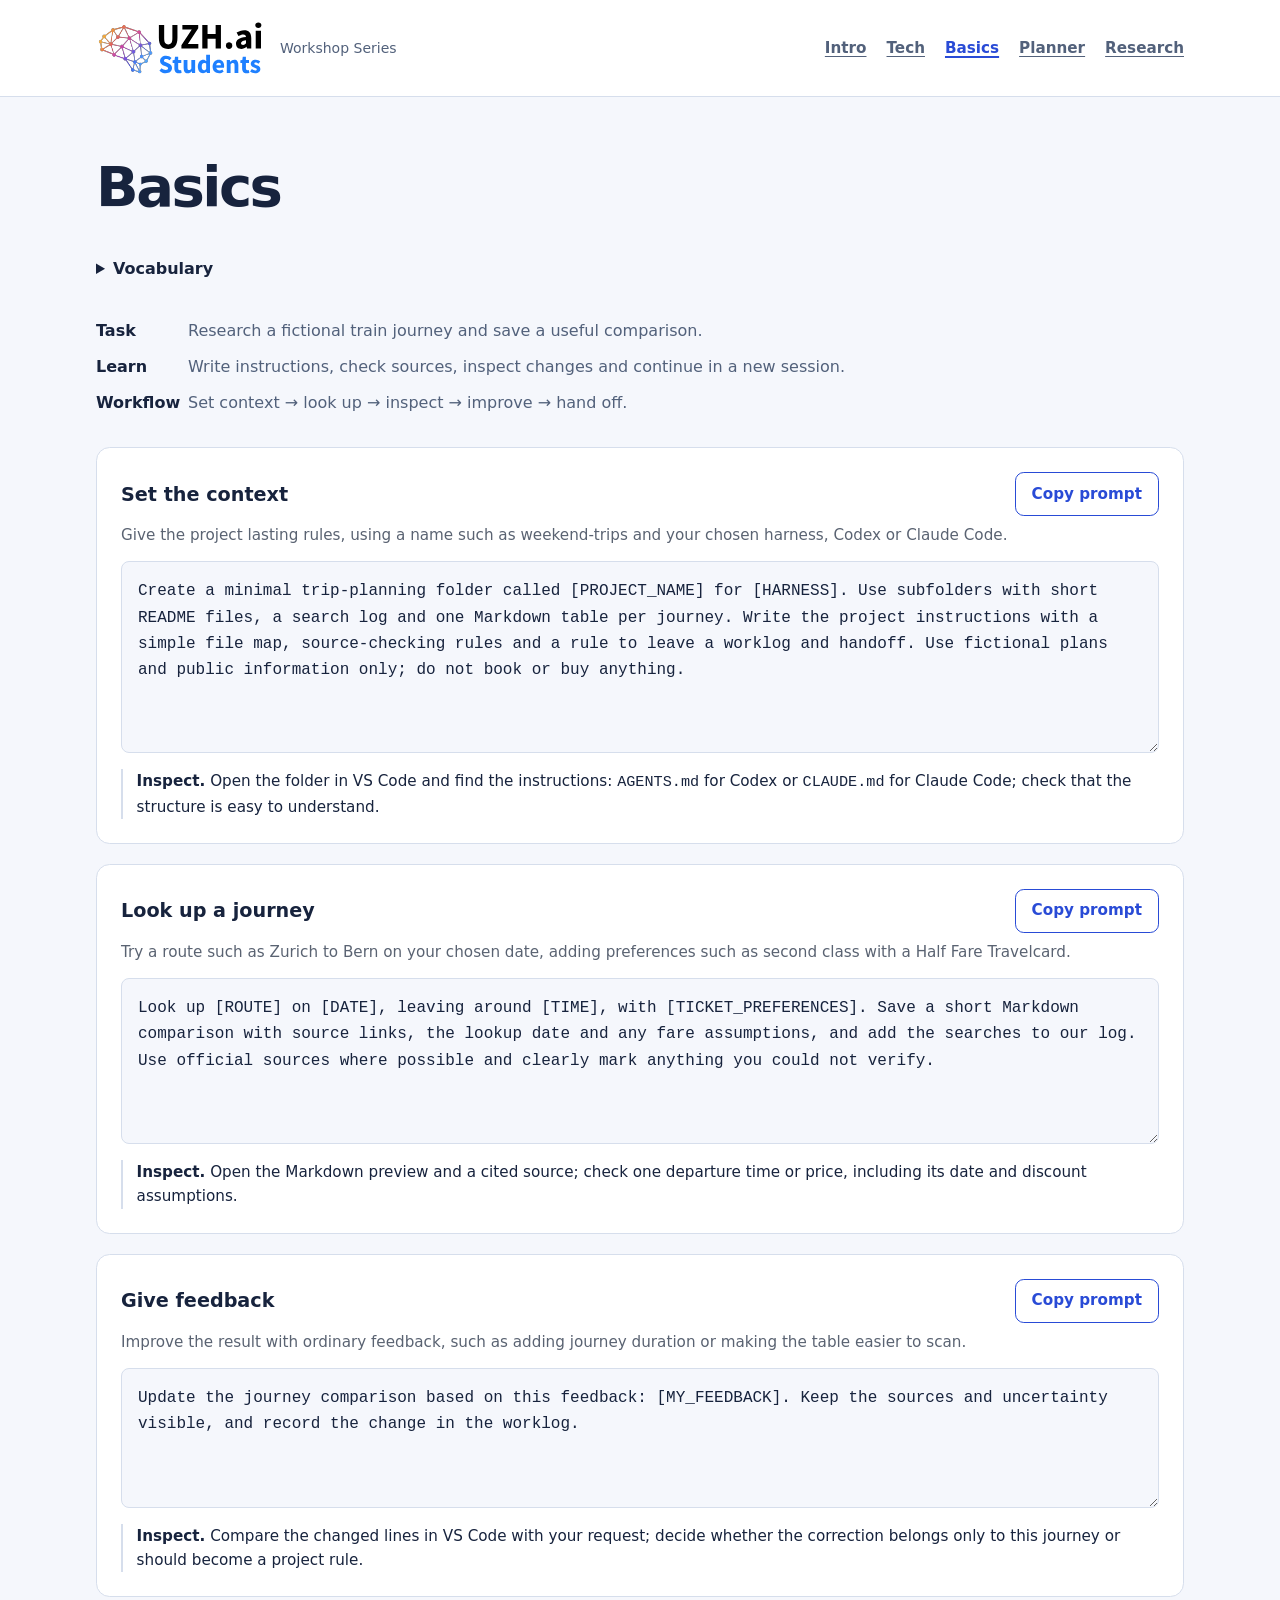
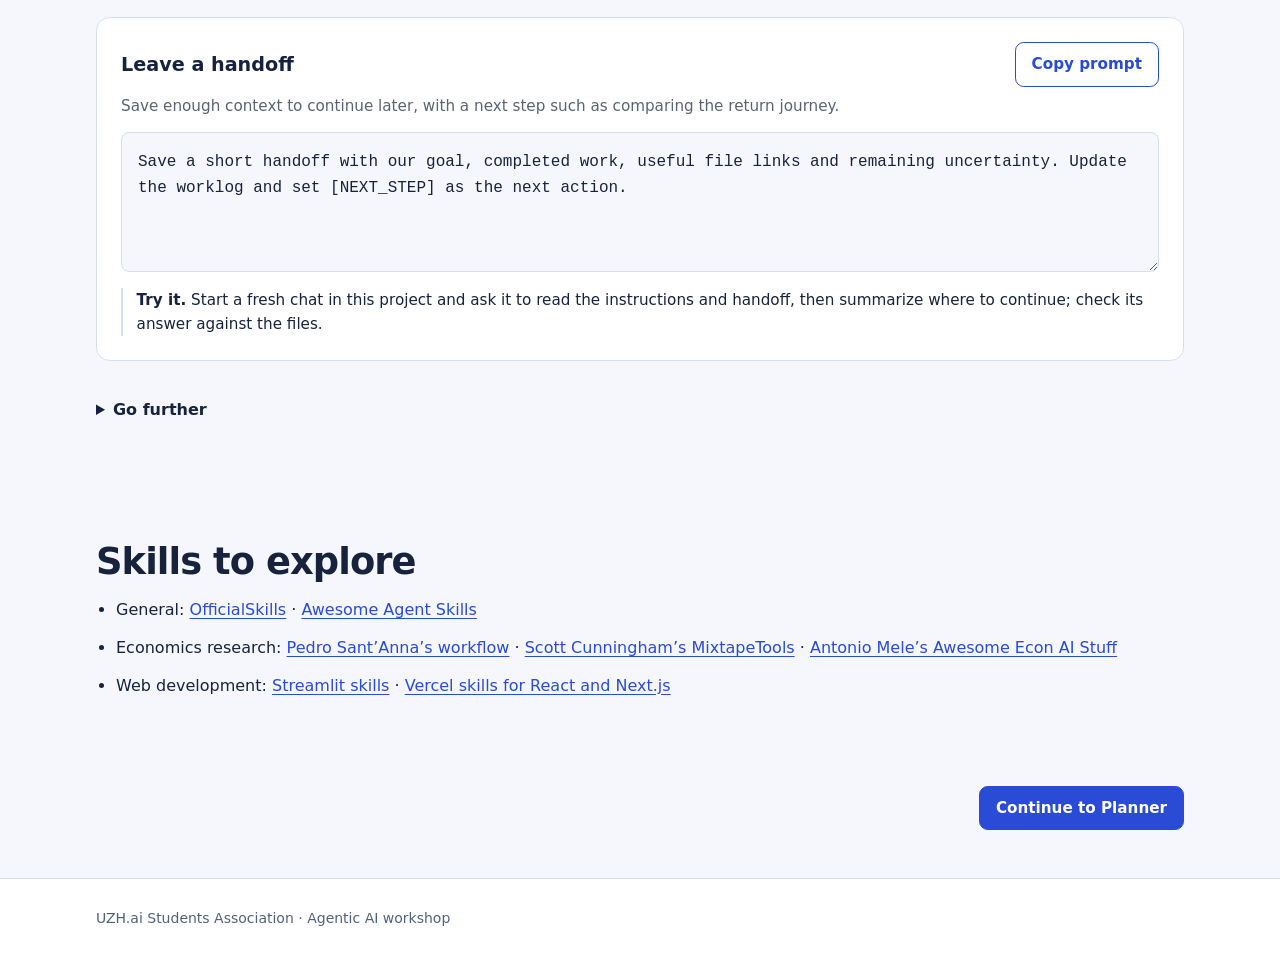
==== commit 0499c952: "Update workshop website layout and presentation downloads" ====
--- a/site/basics.html
+++ b/site/basics.html
@@ -12,7 +12,7 @@
     <a class="skip-link" href="#main">Skip to content</a>
     <header class="site-header">
       <div class="container header-inner">
-        <a class="brand" href="../index.html"><img class="brand-logo" src="./assets/uzh-ai-students-logo.svg" alt="UZH.ai Students" width="825" height="274"> <span>Student workshop</span></a>
+        <a class="brand" href="../index.html"><img class="brand-logo" src="./assets/uzh-ai-students-logo.svg" alt="UZH.ai Students" width="825" height="274"> <span>Workshop Series</span></a>
         <nav aria-label="Workshop pages">
           <a href="../index.html">Intro</a>
           <a href="./tech.html">Tech</a>
@@ -25,7 +25,19 @@
     <main id="main" class="container">
       <header class="page-header">
         <h1>Basics</h1>
-        <p class="lead">Give an agent a small job and make its work easy to check.</p>
+        <details class="exercise-reference">
+          <summary>Vocabulary</summary>
+          <dl class="glossary">
+            <div><dt>Harness</dt><dd>The app around the model that manages tools, permissions and the session.</dd></div>
+            <div><dt>Context</dt><dd>The information supplied for the task, including conversation, instructions, relevant files and tool results.</dd></div>
+            <div><dt>Instructions</dt><dd>Standing project guidance, such as <code>AGENTS.md</code> or <code>CLAUDE.md</code>.</dd></div>
+            <div><dt>Skill</dt><dd>A reusable procedure in a folder containing <code>SKILL.md</code>.</dd></div>
+            <div><dt>Hook</dt><dd>A configured check triggered by an event, such as before a tool call.</dd></div>
+            <div><dt>Tool</dt><dd>An action an agent can call, such as searching online or reading a selected calendar.</dd></div>
+            <div><dt>Computer use</dt><dd>Working with an app through its screen, mouse and keyboard.</dd></div>
+            <div><dt>Worklog / handoff</dt><dd>A record of changes and saved context for continuing in another session.</dd></div>
+          </dl>
+        </details>
         <dl class="page-overview">
           <div><dt>Task</dt><dd>Research a fictional train journey and save a useful comparison.</dd></div>
           <div><dt>Learn</dt><dd>Write instructions, check sources, inspect changes and continue in a new session.</dd></div>
@@ -144,19 +156,6 @@
       </details>
 
       <p id="copy-status" class="copy-status" role="status" aria-live="polite" aria-atomic="true"></p>
-      <details class="exercise-reference">
-        <summary>Vocabulary</summary>
-        <dl class="glossary">
-          <div><dt>Harness</dt><dd>The app around the model that manages tools, permissions and the session.</dd></div>
-          <div><dt>Context</dt><dd>The information supplied for the task, including conversation, instructions, relevant files and tool results.</dd></div>
-          <div><dt>Instructions</dt><dd>Standing project guidance, such as <code>AGENTS.md</code> or <code>CLAUDE.md</code>.</dd></div>
-          <div><dt>Skill</dt><dd>A reusable procedure in a folder containing <code>SKILL.md</code>.</dd></div>
-          <div><dt>Hook</dt><dd>A configured check triggered by an event, such as before a tool call.</dd></div>
-          <div><dt>Tool</dt><dd>An action an agent can call, such as searching online or reading a selected calendar.</dd></div>
-          <div><dt>Computer use</dt><dd>Working with an app through its screen, mouse and keyboard.</dd></div>
-          <div><dt>Worklog / handoff</dt><dd>A record of changes and saved context for continuing in another session.</dd></div>
-        </dl>
-      </details>
       <section id="references" class="section" aria-labelledby="references-title">
         <h2 id="references-title">Skills to explore</h2>
         <ul class="reference-list">
--- a/site/assets/styles.css
+++ b/site/assets/styles.css
@@ -38,7 +38,7 @@
 nav { display: flex; flex-wrap: wrap; gap: 1.25rem; }
 nav a { color: var(--muted); font-size: 0.95rem; font-weight: 600; }
 nav a[aria-current="page"] { color: var(--accent); text-decoration-thickness: 0.15em; }
-.hero { display: grid; grid-template-columns: 1.45fr 1fr; align-items: center; gap: 3rem; padding-block: 4.5rem 3rem; }
+.hero { display: grid; grid-template-columns: 1.2fr 1fr; align-items: center; gap: 2rem; padding-block: 3rem 1.5rem; }
 .intro-logo { display: block; width: 20rem; max-width: 100%; height: auto; margin-bottom: 2rem; }
 .eyebrow { margin-bottom: 0.8rem; color: var(--accent); font-size: 0.875rem; font-weight: 750; letter-spacing: 0.08em; text-transform: uppercase; }
 .lead { font-size: 1.2rem; font-weight: 600; }
@@ -49,16 +49,18 @@
 .button:disabled { cursor: wait; opacity: 0.7; }
 .button-secondary { background: var(--surface); color: var(--accent); }
 .button-secondary:hover { background: var(--tint); color: var(--accent-hover); }
-.session-card { padding: 1.75rem; border: 1px solid var(--border); border-top: 4px solid var(--accent); border-radius: 0.9rem; background: var(--surface); }
+.session-card { display: grid; grid-template-columns: minmax(0, 1fr) 8rem; align-items: center; gap: 1.25rem; padding: 1.75rem; border: 1px solid var(--border); border-top: 4px solid var(--accent); border-radius: 0.9rem; background: var(--surface); }
 .session-date { font-size: 1.5rem; font-weight: 750; line-height: 1.3; }
-.session-qr { display: flex; align-items: center; flex-wrap: wrap; gap: 0.75rem 1rem; margin-top: 1.5rem; padding-top: 1.25rem; border-top: 1px solid var(--border); font-size: 0.95rem; }
-.session-qr img { display: block; width: 164px; max-width: 100%; height: auto; }
+.session-software { margin: 1rem 0 0; }
+.session-qr { display: block; width: 100%; height: auto; }
 dl { margin: 1.25rem 0 0; }
 dl div + div { margin-top: 1rem; }
 dt { color: var(--muted); font-size: 0.875rem; }
 dd { margin: 0; overflow-wrap: anywhere; }
 .section { padding-block: 3.5rem; scroll-margin-top: 1.5rem; }
 .section + .section { border-top: 1px solid var(--border); }
+.intro-page > .section { padding-block: 2rem; }
+.intro-page > .hero + .section { padding-top: 0.5rem; }
 .section-heading { max-width: 47rem; margin-bottom: 1.75rem; }
 .section-heading > p:last-child, .section-note { color: var(--muted); }
 .outline-list { margin: 0 0 1.5rem; padding-left: 1.75rem; }
@@ -66,6 +68,10 @@
 .outline-list li::marker { color: var(--accent); font-weight: 750; }
 .outline-list h3 { margin-bottom: 0.4rem; }
 .outline-list p { margin-bottom: 0; color: var(--muted); }
+.outline-list p + p { margin-top: 0.5rem; }
+.activity-list { display: grid; grid-template-columns: repeat(2, minmax(0, 1fr)); gap: 1.5rem 2rem; margin-top: 1.5rem; }
+.activity-list h3 { margin-bottom: 0.4rem; }
+.activity-list p { margin-bottom: 0; color: var(--muted); }
 .file-links { display: flex; flex-wrap: wrap; gap: 0.75rem 2rem; list-style: none; margin: 0; padding: 0; }
 .reference-list { margin: 0; padding-left: 1.25rem; }
 .reference-list li + li { margin-top: 0.75rem; }
@@ -116,6 +122,7 @@
 
 @media (max-width: 46rem) {
   .hero { grid-template-columns: 1fr; gap: 2rem; padding-block: 3rem 2rem; }
+  .activity-list { grid-template-columns: 1fr; }
   .section { padding-block: 2.5rem; }
   .setup-list > div { grid-template-columns: 1fr; gap: 0.5rem; }
 }
@@ -124,6 +131,8 @@
   .container { width: calc(100% - 2rem); }
   .brand span { flex-basis: 100%; }
   .prompt-card, .session-card, .folder-tree { padding: 1.1rem; }
+  .session-card { grid-template-columns: minmax(0, 1fr) 6rem; gap: 1rem; }
+  .session-date { font-size: 1.25rem; }
   .glossary > div { grid-template-columns: 1fr; gap: 0.25rem; }
   .page-overview > div { grid-template-columns: 1fr; gap: 0.15rem; }
   .page-header { padding-block: 2.5rem 1.5rem; }
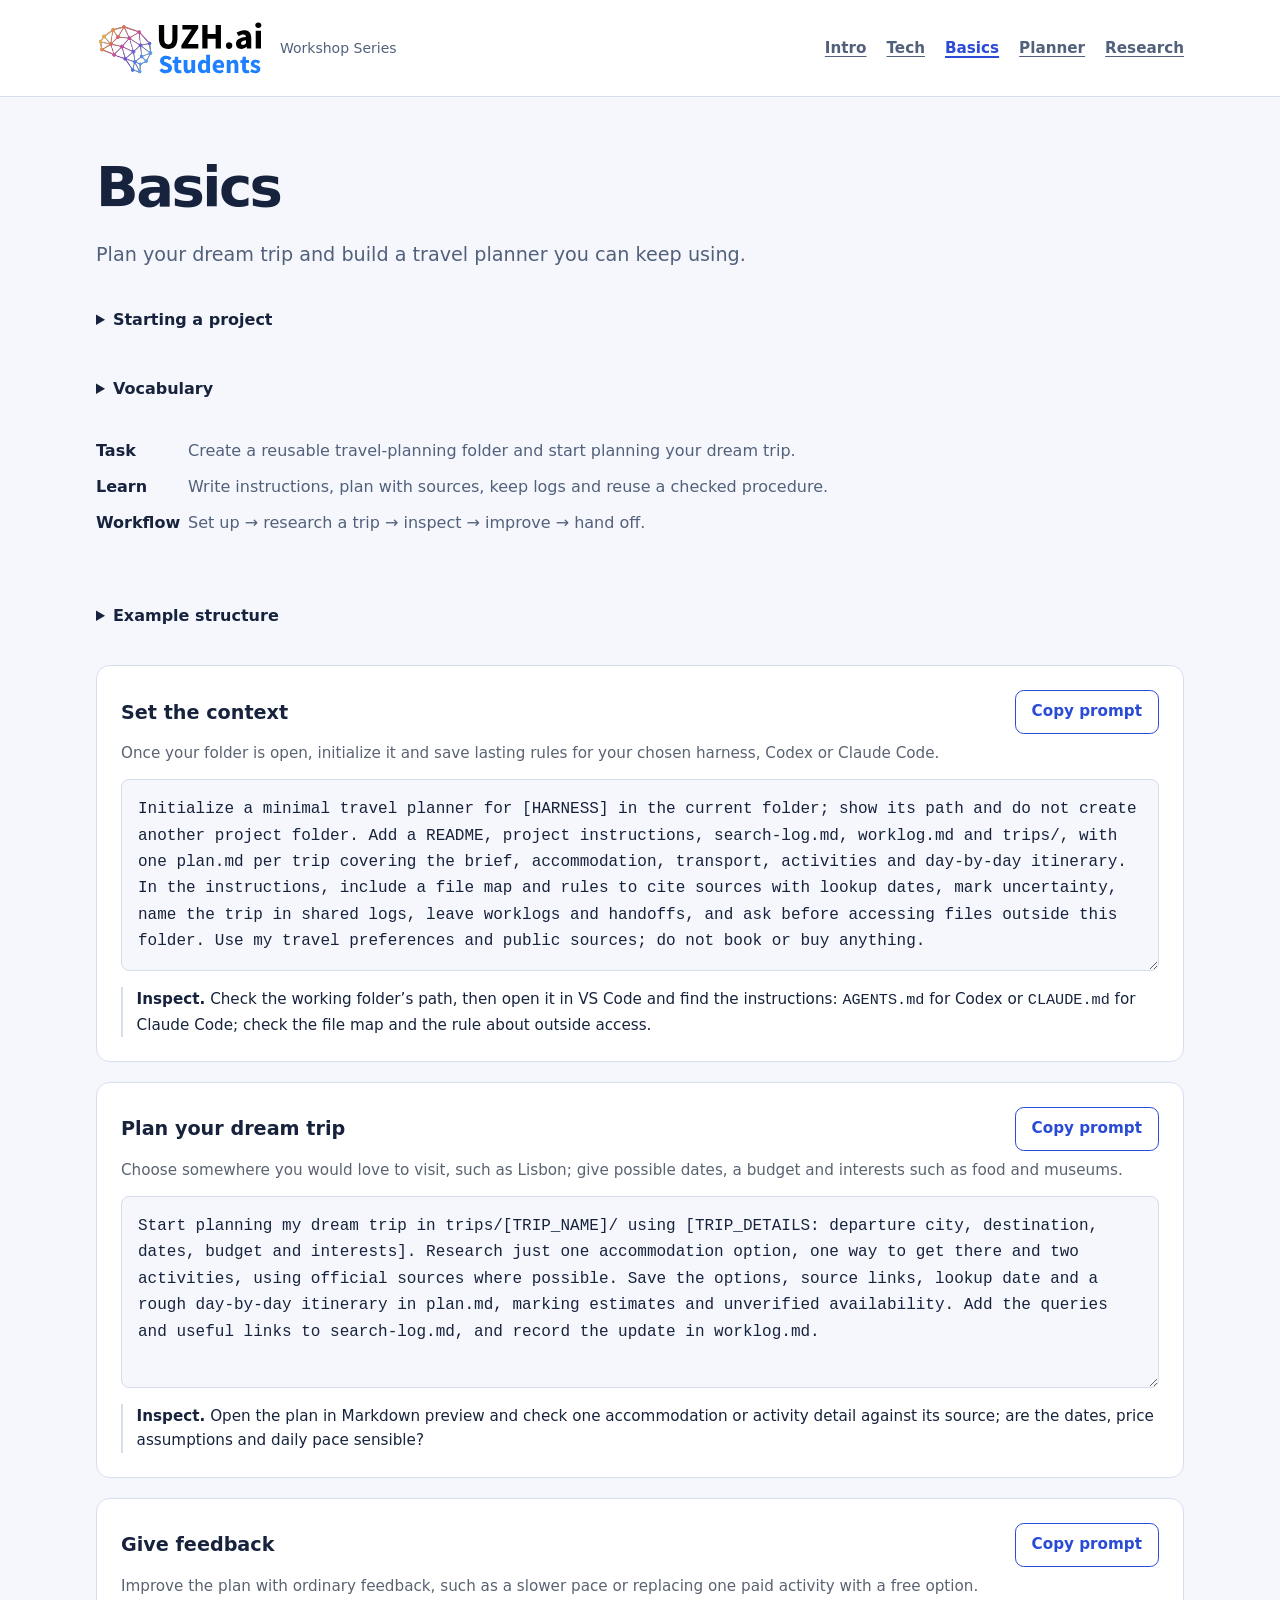
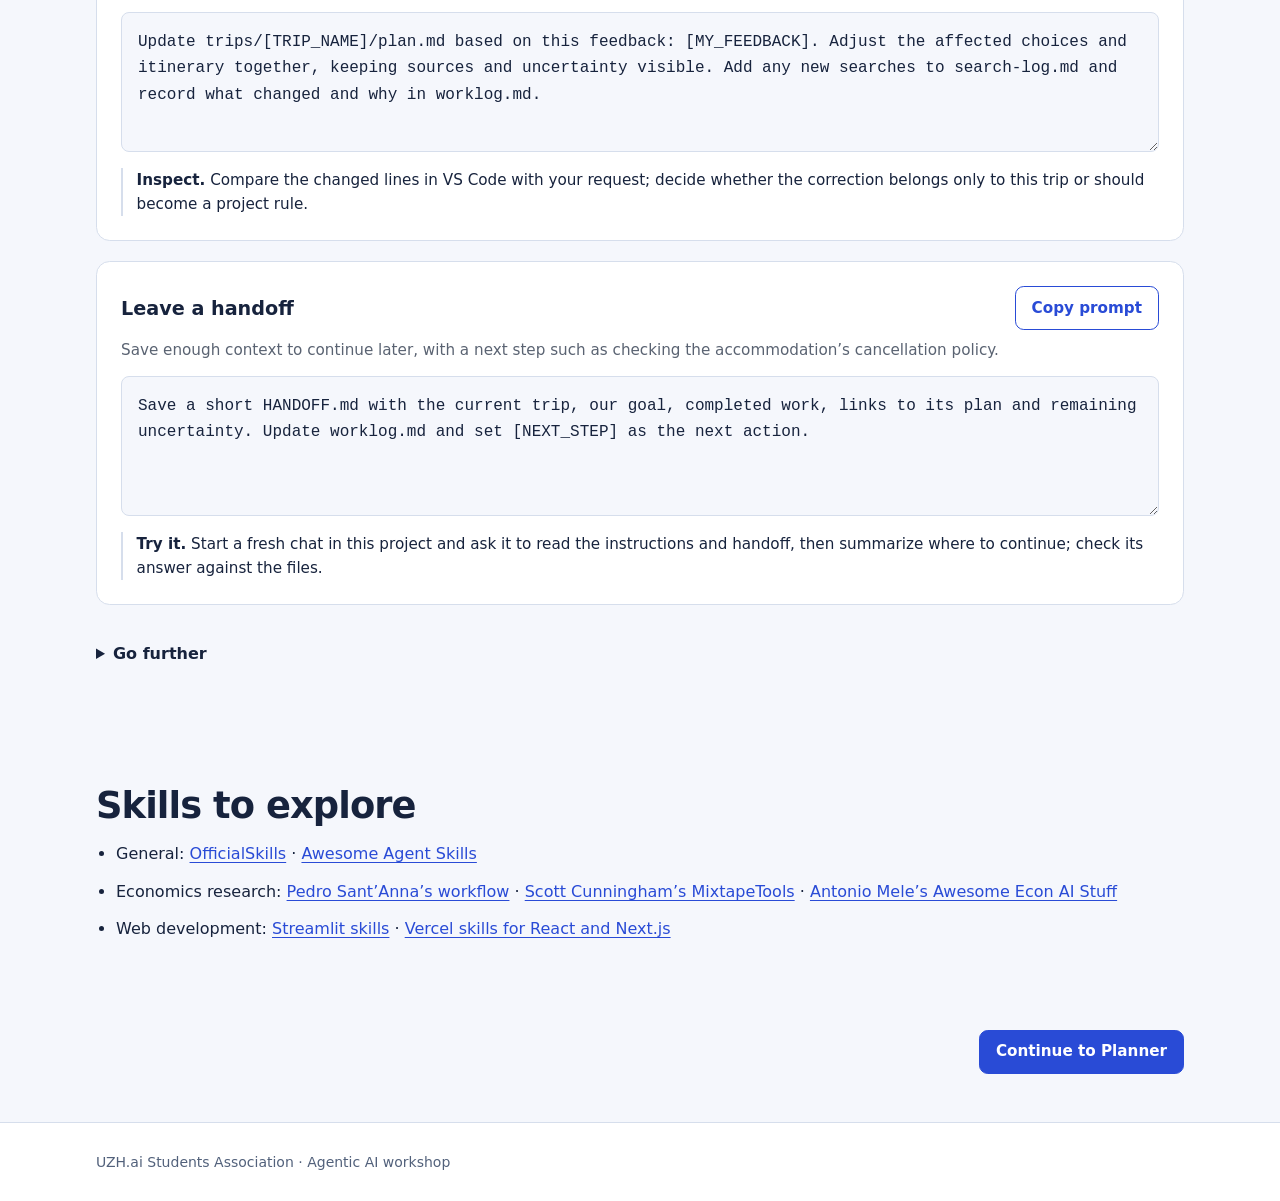
==== commit 0b349223: "Refresh workshop materials and remove placeholder downloads" ====
--- a/site/basics.html
+++ b/site/basics.html
@@ -3,7 +3,7 @@
   <head>
     <meta charset="utf-8">
     <meta name="viewport" content="width=device-width, initial-scale=1">
-    <meta name="description" content="Plan one journey, inspect the result, and learn to give an agent useful context.">
+    <meta name="description" content="Plan your dream trip and build a simple travel planner you can keep using after the workshop.">
     <title>Basics · Agentic AI workshop · UZH.ai</title>
     <link rel="stylesheet" href="./assets/styles.css">
     <script src="./assets/script.js" defer></script>
@@ -25,6 +25,17 @@
     <main id="main" class="container">
       <header class="page-header">
         <h1>Basics</h1>
+        <p class="lead">Plan your dream trip and build a travel planner you can keep using.</p>
+        <details class="exercise-reference">
+          <summary>Starting a project</summary>
+          <ol class="outline-list">
+            <li><p><strong>Create a folder.</strong> In Windows File Explorer or macOS Finder, create a folder such as <code>travel-planner</code> wherever you want to keep this project.</p></li>
+            <li><p><strong>Open that folder in your harness.</strong> Start a local project or session in Codex or Claude Code and choose this folder as the working directory. Select only this folder for the exercise, rather than your whole Documents or home folder, and check the path before sending the first prompt.</p></li>
+            <li><p><strong>Define the working scope.</strong> This folder is the agent’s starting point for files and commands. Other files may still be accessible, depending on permissions and sandbox settings; selecting a folder alone does not prevent all outside access. Tell the agent to stay here and ask before accessing files elsewhere. A broad request such as “find a PDF ticket for this trip somewhere in my files” may invite a wider search; be specific, such as “look for the ticket only in this project’s <code>trips/lisbon-weekend/</code> folder.”</p></li>
+            <li><p><strong>Start new conversations in the same project.</strong> For this exercise, keep using the same local folder so each session can read its current saved files and project instructions. A new conversation does not automatically inherit every earlier chat or load every file into context. Ask it to read the README, instructions, handoff and relevant trip plan to pick up where you left off.</p></li>
+          </ol>
+          <p class="prompt-note">Official guidance: <a href="https://learn.chatgpt.com/docs/projects">Codex projects and chats</a> · <a href="https://learn.chatgpt.com/docs/sandboxing">Codex permissions</a> · <a href="https://code.claude.com/docs/en/permissions#working-directories">Claude Code file access</a> · <a href="https://code.claude.com/docs/en/how-claude-code-works#work-with-sessions">Claude Code sessions</a></p>
+        </details>
         <details class="exercise-reference">
           <summary>Vocabulary</summary>
           <dl class="glossary">
@@ -39,33 +50,48 @@
           </dl>
         </details>
         <dl class="page-overview">
-          <div><dt>Task</dt><dd>Research a fictional train journey and save a useful comparison.</dd></div>
-          <div><dt>Learn</dt><dd>Write instructions, check sources, inspect changes and continue in a new session.</dd></div>
-          <div><dt>Workflow</dt><dd>Set context → look up → inspect → improve → hand off.</dd></div>
+          <div><dt>Task</dt><dd>Create a reusable travel-planning folder and start planning your dream trip.</dd></div>
+          <div><dt>Learn</dt><dd>Write instructions, plan with sources, keep logs and reuse a checked procedure.</dd></div>
+          <div><dt>Workflow</dt><dd>Set up → research a trip → inspect → improve → hand off.</dd></div>
         </dl>
       </header>
 
+      <details class="exercise-reference">
+        <summary>Example structure</summary>
+        <p class="prompt-note">Keep each trip in its own folder; start with one plan file and add more only when needed.</p>
+        <pre class="folder-tree"><code>travel-planner/
+├── README.md
+├── AGENTS.md or CLAUDE.md
+├── search-log.md
+├── worklog.md
+├── HANDOFF.md             # Added when you pause
+└── trips/
+    └── lisbon-weekend/
+        └── plan.md</code></pre>
+        <p class="prompt-note">Each plan has a trip brief, accommodation, transport, activities and a day-by-day itinerary. Shared logs name the trip they refer to.</p>
+      </details>
+
       <ol class="steps">
         <li class="prompt-card">
           <div class="prompt-heading">
             <h2 id="basics-prompt-1-title">Set the context</h2>
             <button type="button" class="button button-secondary" data-copy-target="basics-prompt-1" aria-label="Copy set the context prompt" hidden>Copy prompt</button>
           </div>
-          <p id="basics-prompt-1-note" class="prompt-note">Give the project lasting rules, using a name such as weekend-trips and your chosen harness, Codex or Claude Code.</p>
-          <textarea id="basics-prompt-1" aria-labelledby="basics-prompt-1-title" aria-describedby="basics-prompt-1-note" rows="6" readonly spellcheck="false">Create a minimal trip-planning folder called [PROJECT_NAME] for [HARNESS]. Use subfolders with short README files, a search log and one Markdown table per journey. Write the project instructions with a simple file map, source-checking rules and a rule to leave a worklog and handoff. Use fictional plans and public information only; do not book or buy anything.</textarea>
-          <aside class="checkpoint">
-            <p><strong>Inspect.</strong> Open the folder in VS Code and find the instructions: <code>AGENTS.md</code> for Codex or <code>CLAUDE.md</code> for Claude Code; check that the structure is easy to understand.</p>
-          </aside>
-        </li>
-        <li class="prompt-card">
-          <div class="prompt-heading">
-            <h2 id="basics-prompt-2-title">Look up a journey</h2>
-            <button type="button" class="button button-secondary" data-copy-target="basics-prompt-2" aria-label="Copy look up a journey prompt" hidden>Copy prompt</button>
-          </div>
-          <p id="basics-prompt-2-note" class="prompt-note">Try a route such as Zurich to Bern on your chosen date, adding preferences such as second class with a Half Fare Travelcard.</p>
-          <textarea id="basics-prompt-2" aria-labelledby="basics-prompt-2-title" aria-describedby="basics-prompt-2-note" rows="5" readonly spellcheck="false">Look up [ROUTE] on [DATE], leaving around [TIME], with [TICKET_PREFERENCES]. Save a short Markdown comparison with source links, the lookup date and any fare assumptions, and add the searches to our log. Use official sources where possible and clearly mark anything you could not verify.</textarea>
-          <aside class="checkpoint">
-            <p><strong>Inspect.</strong> Open the Markdown preview and a cited source; check one departure time or price, including its date and discount assumptions.</p>
+          <p id="basics-prompt-1-note" class="prompt-note">Once your folder is open, initialize it and save lasting rules for your chosen harness, Codex or Claude Code.</p>
+          <textarea id="basics-prompt-1" aria-labelledby="basics-prompt-1-title" aria-describedby="basics-prompt-1-note" rows="6" readonly spellcheck="false">Initialize a minimal travel planner for [HARNESS] in the current folder; show its path and do not create another project folder. Add a README, project instructions, search-log.md, worklog.md and trips/, with one plan.md per trip covering the brief, accommodation, transport, activities and day-by-day itinerary. In the instructions, include a file map and rules to cite sources with lookup dates, mark uncertainty, name the trip in shared logs, leave worklogs and handoffs, and ask before accessing files outside this folder. Use my travel preferences and public sources; do not book or buy anything.</textarea>
+          <aside class="checkpoint">
+            <p><strong>Inspect.</strong> Check the working folder’s path, then open it in VS Code and find the instructions: <code>AGENTS.md</code> for Codex or <code>CLAUDE.md</code> for Claude Code; check the file map and the rule about outside access.</p>
+          </aside>
+        </li>
+        <li class="prompt-card">
+          <div class="prompt-heading">
+            <h2 id="basics-prompt-2-title">Plan your dream trip</h2>
+            <button type="button" class="button button-secondary" data-copy-target="basics-prompt-2" aria-label="Copy plan your dream trip prompt" hidden>Copy prompt</button>
+          </div>
+          <p id="basics-prompt-2-note" class="prompt-note">Choose somewhere you would love to visit, such as Lisbon; give possible dates, a budget and interests such as food and museums.</p>
+          <textarea id="basics-prompt-2" aria-labelledby="basics-prompt-2-title" aria-describedby="basics-prompt-2-note" rows="6" readonly spellcheck="false">Start planning my dream trip in trips/[TRIP_NAME]/ using [TRIP_DETAILS: departure city, destination, dates, budget and interests]. Research just one accommodation option, one way to get there and two activities, using official sources where possible. Save the options, source links, lookup date and a rough day-by-day itinerary in plan.md, marking estimates and unverified availability. Add the queries and useful links to search-log.md, and record the update in worklog.md.</textarea>
+          <aside class="checkpoint">
+            <p><strong>Inspect.</strong> Open the plan in Markdown preview and check one accommodation or activity detail against its source; are the dates, price assumptions and daily pace sensible?</p>
           </aside>
         </li>
         <li class="prompt-card">
@@ -73,10 +99,10 @@
             <h2 id="basics-prompt-3-title">Give feedback</h2>
             <button type="button" class="button button-secondary" data-copy-target="basics-prompt-3" aria-label="Copy give feedback prompt" hidden>Copy prompt</button>
           </div>
-          <p id="basics-prompt-3-note" class="prompt-note">Improve the result with ordinary feedback, such as adding journey duration or making the table easier to scan.</p>
-          <textarea id="basics-prompt-3" aria-labelledby="basics-prompt-3-title" aria-describedby="basics-prompt-3-note" rows="4" readonly spellcheck="false">Update the journey comparison based on this feedback: [MY_FEEDBACK]. Keep the sources and uncertainty visible, and record the change in the worklog.</textarea>
-          <aside class="checkpoint">
-            <p><strong>Inspect.</strong> Compare the changed lines in VS Code with your request; decide whether the correction belongs only to this journey or should become a project rule.</p>
+          <p id="basics-prompt-3-note" class="prompt-note">Improve the plan with ordinary feedback, such as a slower pace or replacing one paid activity with a free option.</p>
+          <textarea id="basics-prompt-3" aria-labelledby="basics-prompt-3-title" aria-describedby="basics-prompt-3-note" rows="4" readonly spellcheck="false">Update trips/[TRIP_NAME]/plan.md based on this feedback: [MY_FEEDBACK]. Adjust the affected choices and itinerary together, keeping sources and uncertainty visible. Add any new searches to search-log.md and record what changed and why in worklog.md.</textarea>
+          <aside class="checkpoint">
+            <p><strong>Inspect.</strong> Compare the changed lines in VS Code with your request; decide whether the correction belongs only to this trip or should become a project rule.</p>
           </aside>
         </li>
         <li class="prompt-card">
@@ -84,8 +110,8 @@
             <h2 id="basics-prompt-4-title">Leave a handoff</h2>
             <button type="button" class="button button-secondary" data-copy-target="basics-prompt-4" aria-label="Copy leave a handoff prompt" hidden>Copy prompt</button>
           </div>
-          <p id="basics-prompt-4-note" class="prompt-note">Save enough context to continue later, with a next step such as comparing the return journey.</p>
-          <textarea id="basics-prompt-4" aria-labelledby="basics-prompt-4-title" aria-describedby="basics-prompt-4-note" rows="4" readonly spellcheck="false">Save a short handoff with our goal, completed work, useful file links and remaining uncertainty. Update the worklog and set [NEXT_STEP] as the next action.</textarea>
+          <p id="basics-prompt-4-note" class="prompt-note">Save enough context to continue later, with a next step such as checking the accommodation’s cancellation policy.</p>
+          <textarea id="basics-prompt-4" aria-labelledby="basics-prompt-4-title" aria-describedby="basics-prompt-4-note" rows="4" readonly spellcheck="false">Save a short HANDOFF.md with the current trip, our goal, completed work, links to its plan and remaining uncertainty. Update worklog.md and set [NEXT_STEP] as the next action.</textarea>
           <aside class="checkpoint">
             <p><strong>Try it.</strong> Start a fresh chat in this project and ask it to read the instructions and handoff, then summarize where to continue; check its answer against the files.</p>
           </aside>
@@ -94,15 +120,15 @@
 
       <details class="exercise-extension">
         <summary>Go further</summary>
-        <p class="inline-note">Try these after the first journey works, or follow the instructor's demonstration.</p>
+        <p class="inline-note">Try these after the first trip plan works, or follow the instructor's demonstration.</p>
         <ol class="steps" start="5">
           <li class="prompt-card">
             <div class="prompt-heading">
               <h2 id="basics-prompt-5-title">Compare reasoning</h2>
               <button type="button" class="button button-secondary" data-copy-target="basics-prompt-5" aria-label="Copy compare reasoning prompt" hidden>Copy prompt</button>
             </div>
-            <p id="basics-prompt-5-note" class="prompt-note">Use the same saved information at two supported reasoning settings to compare speed and quality.</p>
-            <textarea id="basics-prompt-5" aria-labelledby="basics-prompt-5-title" aria-describedby="basics-prompt-5-note" rows="4" readonly spellcheck="false">Using [SAVED_JOURNEY_INFORMATION], make a comparison focused on [MY_PREFERENCE] and save it as [OUTPUT_FILE]. Use only this information so I can compare the same task at two reasoning settings.</textarea>
+            <p id="basics-prompt-5-note" class="prompt-note">Use the same saved trip notes at two supported reasoning settings, for example to make a more relaxed itinerary.</p>
+            <textarea id="basics-prompt-5" aria-labelledby="basics-prompt-5-title" aria-describedby="basics-prompt-5-note" rows="4" readonly spellcheck="false">Using trips/[TRIP_NAME]/plan.md, suggest an itinerary focused on [MY_PREFERENCE] and save it as [OUTPUT_FILE]. Use only the saved information and leave the original plan unchanged so I can compare the same task at two reasoning settings.</textarea>
             <aside class="checkpoint">
               <p><strong>Try it.</strong> Run the prompt at two effort settings in the harness, using different output filenames; record the model, settings and time, then compare accuracy and usefulness.</p>
             </aside>
@@ -112,8 +138,8 @@
               <h2 id="basics-prompt-6-title">Work in parallel</h2>
               <button type="button" class="button button-secondary" data-copy-target="basics-prompt-6" aria-label="Copy work in parallel prompt" hidden>Copy prompt</button>
             </div>
-            <p id="basics-prompt-6-note" class="prompt-note">Ask one chat to coordinate parallel work, for example comparing the same saved journey options at two supported reasoning settings.</p>
-            <textarea id="basics-prompt-6" aria-labelledby="basics-prompt-6-title" aria-describedby="basics-prompt-6-note" rows="5" readonly spellcheck="false">Use two parallel sessions for [SMALL_TASK] with [SAVED_INPUT] at [REASONING_SETTINGS]. Keep each session’s outputs and logs in its own folder under ignored .agent-work/, leaving shared files unchanged. Record the model, effort and elapsed time, then bring the results back for comparison. If the harness cannot launch sessions or set their effort, give me two task briefs to run manually.</textarea>
+            <p id="basics-prompt-6-note" class="prompt-note">Ask one chat to coordinate parallel work, for example two relaxed itineraries from the same saved trip notes at different reasoning settings.</p>
+            <textarea id="basics-prompt-6" aria-labelledby="basics-prompt-6-title" aria-describedby="basics-prompt-6-note" rows="5" readonly spellcheck="false">Use two parallel sessions to suggest an itinerary from trips/[TRIP_NAME]/plan.md for [MY_PREFERENCE] at [REASONING_SETTINGS], using only the saved information. Keep each session’s outputs and logs in its own folder under ignored .agent-work/, leaving shared files unchanged. Record the model, effort and elapsed time, then bring the results back for comparison. If the harness cannot launch sessions or set their effort, give me two task briefs to run manually.</textarea>
             <aside class="checkpoint">
               <p><strong>Inspect.</strong> Compare the two results, then let the coordinating chat update the shared records; notice that project files can be shared while conversations have separate context.</p>
             </aside>
@@ -123,10 +149,10 @@
               <h2 id="basics-prompt-7-title">Make a skill</h2>
               <button type="button" class="button button-secondary" data-copy-target="basics-prompt-7" aria-label="Copy make a skill prompt" hidden>Copy prompt</button>
             </div>
-            <p id="basics-prompt-7-note" class="prompt-note">Reuse the procedure you have checked, with another journey such as a return trip to Zurich.</p>
-            <textarea id="basics-prompt-7" aria-labelledby="basics-prompt-7-title" aria-describedby="basics-prompt-7-note" rows="4" readonly spellcheck="false">Turn our checked journey-lookup procedure into a small skill for [HARNESS]. Include the inputs, source checks and comparison format, then try it on [ANOTHER_JOURNEY]. Keep it labelled as a draft until we have reviewed the result.</textarea>
-            <aside class="checkpoint">
-              <p><strong>Inspect.</strong> Open <code>SKILL.md</code> and the new result; separate reusable steps from preferences that belong in the project instructions.</p>
+            <p id="basics-prompt-7-note" class="prompt-note">Reuse the checked process for another trip you would like to take, such as a weekend in Vienna.</p>
+            <textarea id="basics-prompt-7" aria-labelledby="basics-prompt-7-title" aria-describedby="basics-prompt-7-note" rows="4" readonly spellcheck="false">Turn our checked trip-planning procedure into a small skill for [HARNESS]. Include the trip inputs, folder and plan structure, small research limit, source checks and log updates. Try it on [NEW_TRIP_NAME_AND_DETAILS] in its own folder under trips/, keeping the first trip unchanged. Keep the skill labelled as a draft until we have reviewed the new plan.</textarea>
+            <aside class="checkpoint">
+              <p><strong>Inspect.</strong> Open <code>SKILL.md</code> and the second trip’s plan; separate reusable steps from preferences that belong in the project instructions.</p>
             </aside>
           </li>
           <li class="prompt-card">
@@ -134,11 +160,11 @@
               <h2 id="basics-prompt-8-title">Test a guardrail</h2>
               <button type="button" class="button button-secondary" data-copy-target="basics-prompt-8" aria-label="Copy test a guardrail prompt" hidden>Copy prompt</button>
             </div>
-            <p id="basics-prompt-8-note" class="prompt-note">Follow a synthetic demonstration of folder protection using a fake ticket rather than any real private file.</p>
-            <textarea id="basics-prompt-8" aria-labelledby="basics-prompt-8-title" aria-describedby="basics-prompt-8-note" rows="6" readonly spellcheck="false">Create a synthetic private-demo/ folder with a fake ticket and ignore it in Git. Add instructions that forbid reading, searching or previewing its contents and require accidental access to be reported in bold without quoting the contents. Configure a hook for [HARNESS] and demonstrate one allowed action and one blocked read using only fake data. State which tool path was tested and what the hook does not cover.</textarea>
+            <p id="basics-prompt-8-note" class="prompt-note">Follow a synthetic demonstration of folder protection using a fake booking confirmation rather than any real private file.</p>
+            <textarea id="basics-prompt-8" aria-labelledby="basics-prompt-8-title" aria-describedby="basics-prompt-8-note" rows="6" readonly spellcheck="false">Create a synthetic private-demo/ folder with a fake booking confirmation and ignore it in Git. Add instructions that forbid reading, searching or previewing its contents and require accidental access to be reported in bold without quoting the contents. Configure a hook for [HARNESS] and demonstrate one allowed action and one blocked read using only fake data. State which tool path was tested and what the hook does not cover.</textarea>
             <aside class="checkpoint">
               <p><strong>Inspect.</strong> Check the observed block: instructions guide behaviour, <code>.gitignore</code> excludes untracked files from Git, and a trusted hook can block covered tool actions.</p>
-              <p>Download-only access needs a separately checked transfer workflow; use a prepared fake ticket here.</p>
+              <p>Use only the prepared fake confirmation; keep real booking documents out of this demonstration.</p>
             </aside>
           </li>
           <li class="prompt-card">
@@ -147,7 +173,7 @@
               <button type="button" class="button button-secondary" data-copy-target="basics-prompt-9" aria-label="Copy keep work local prompt" hidden>Copy prompt</button>
             </div>
             <p id="basics-prompt-9-note" class="prompt-note">Use global instructions for habits you want across projects, such as keeping working files in each project’s ignored .agent-work/ folder instead of temporary folders.</p>
-            <textarea id="basics-prompt-9" aria-labelledby="basics-prompt-9-title" aria-describedby="basics-prompt-9-note" rows="4" readonly spellcheck="false">Add this rule to my global instructions for [HARNESS]: [WORKSPACE_RULE]. Keep existing rules and show me where the update is saved. Explain how this differs from the instructions inside our trip project.</textarea>
+            <textarea id="basics-prompt-9" aria-labelledby="basics-prompt-9-title" aria-describedby="basics-prompt-9-note" rows="4" readonly spellcheck="false">Add this rule to my global instructions for [HARNESS]: [WORKSPACE_RULE]. Keep existing rules and show me where the update is saved. Explain how this differs from the instructions inside our travel-planning project.</textarea>
             <aside class="checkpoint">
               <p><strong>Compare.</strong> Find the global and project instruction files; decide which preferences belong everywhere and which belong only to this project.</p>
             </aside>
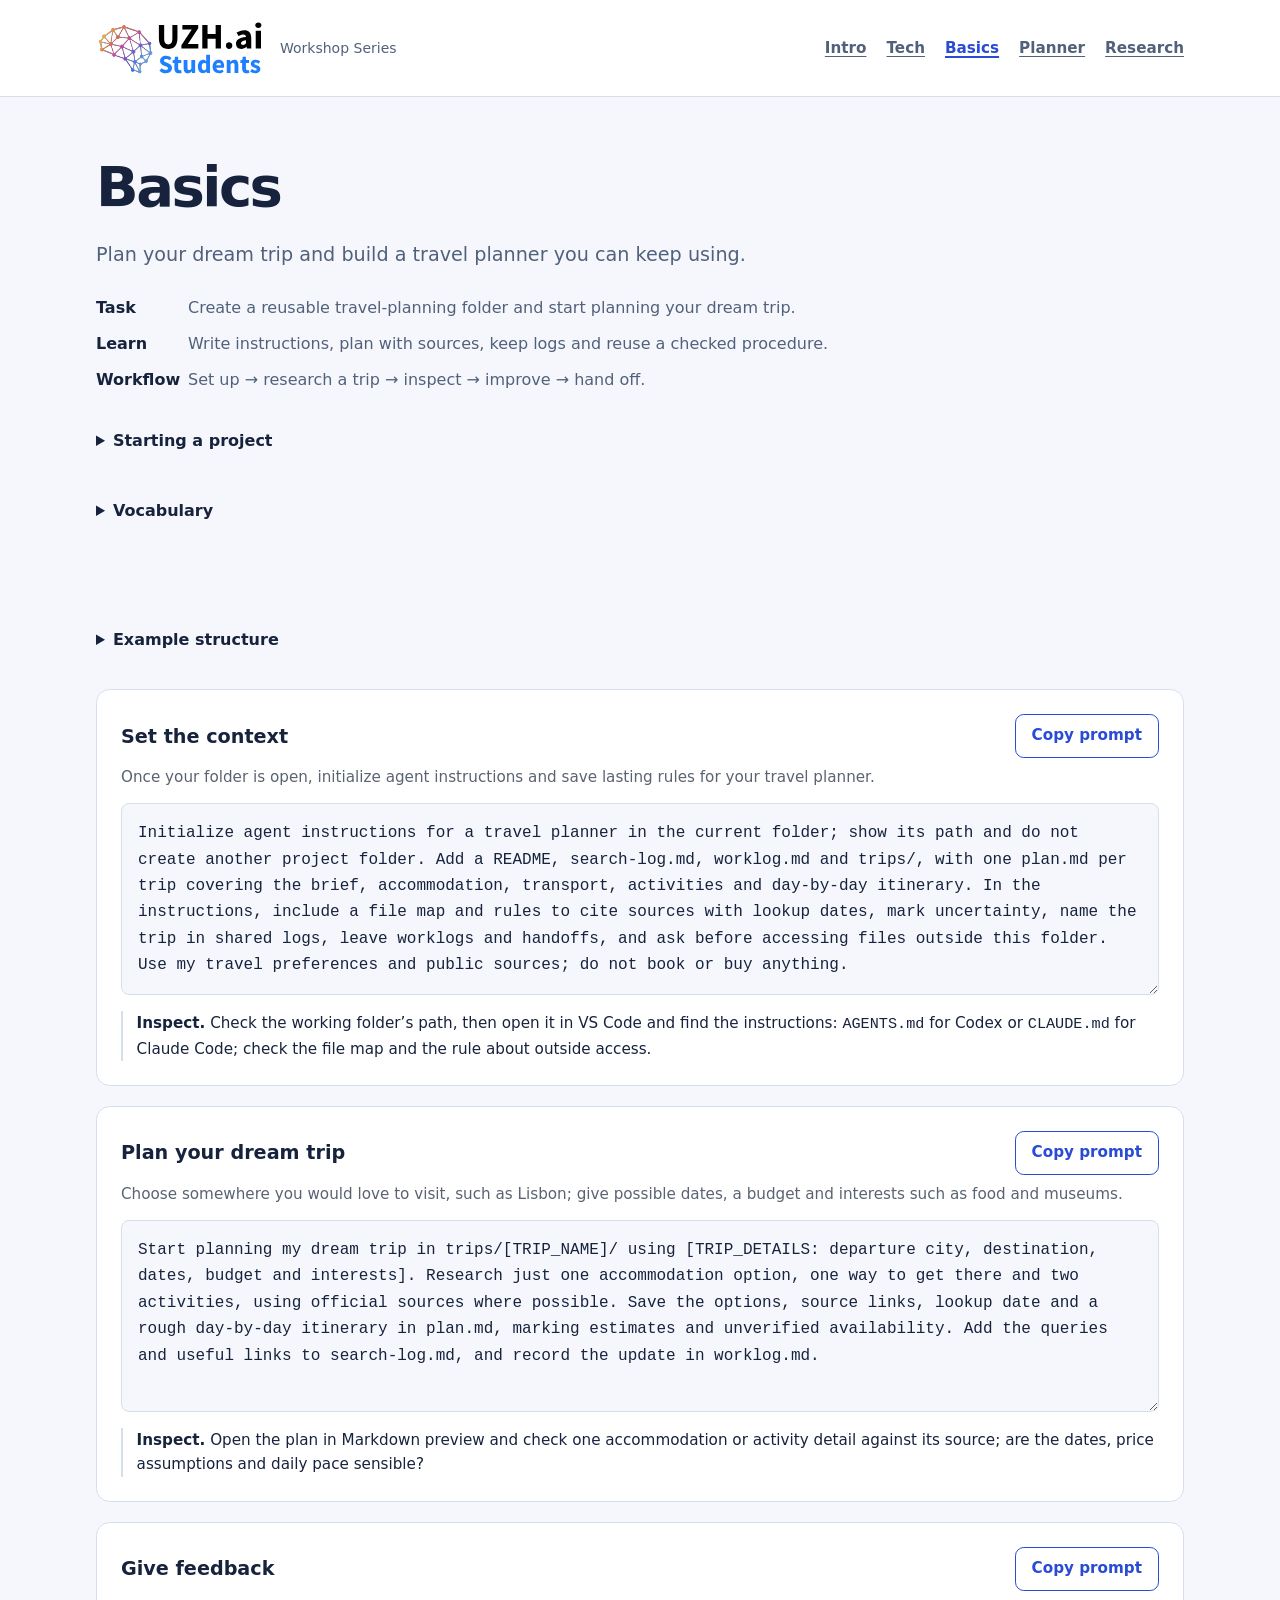
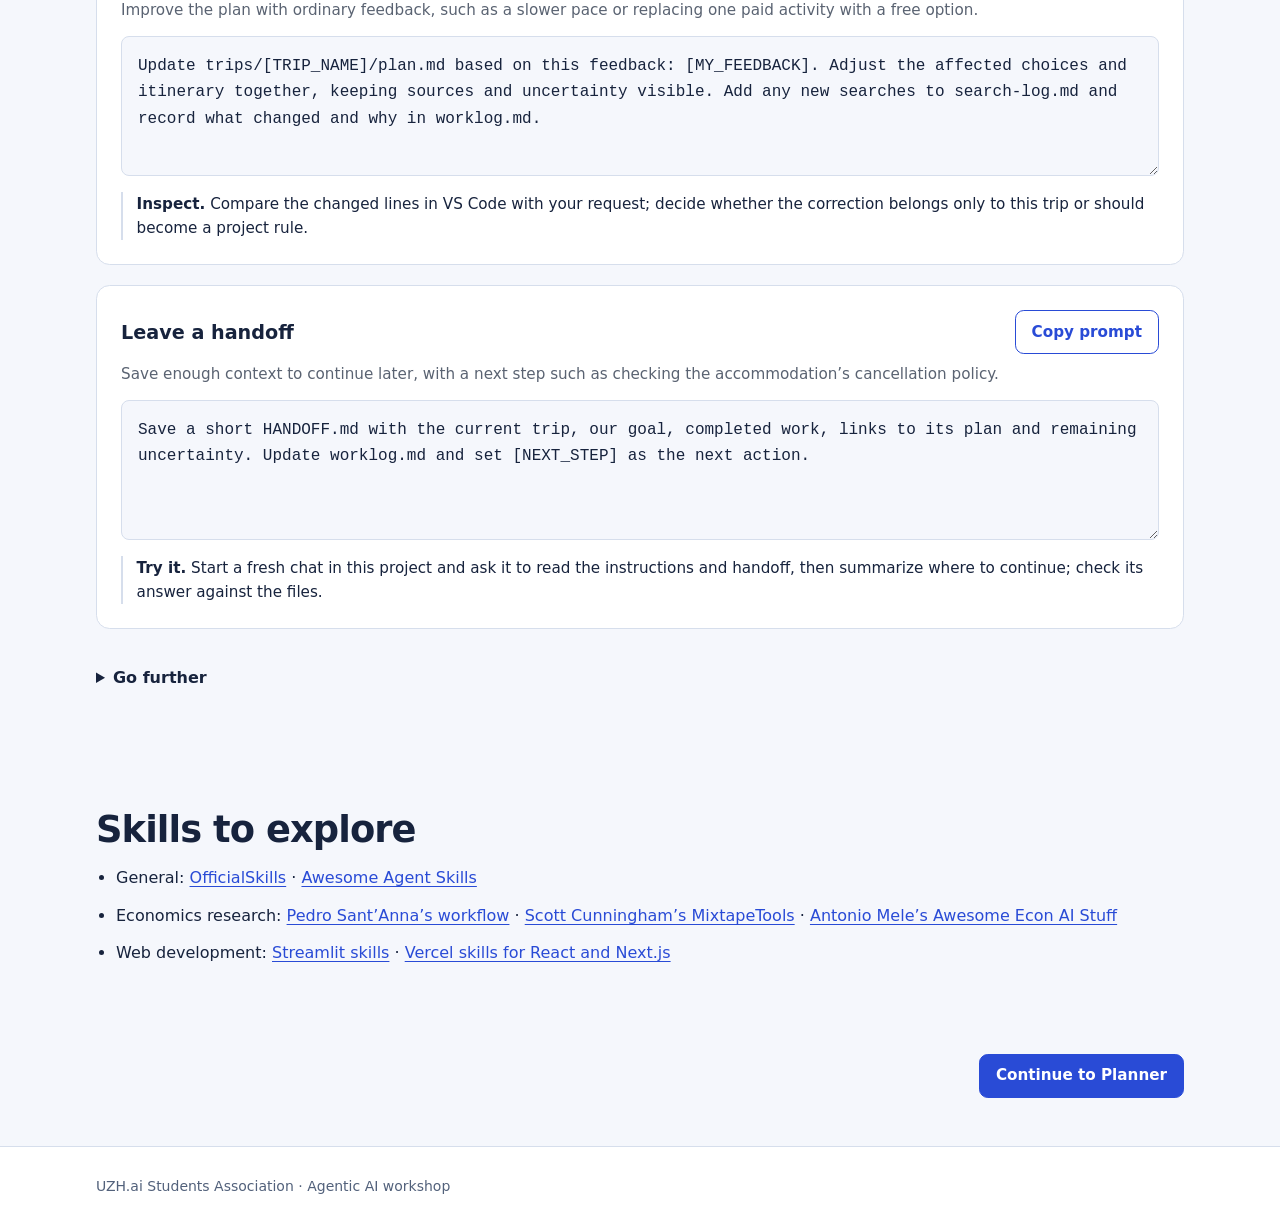
==== commit 228e07fe: "activity udpates" ====
--- a/site/basics.html
+++ b/site/basics.html
@@ -26,6 +26,11 @@
       <header class="page-header">
         <h1>Basics</h1>
         <p class="lead">Plan your dream trip and build a travel planner you can keep using.</p>
+        <dl class="page-overview">
+          <div><dt>Task</dt><dd>Create a reusable travel-planning folder and start planning your dream trip.</dd></div>
+          <div><dt>Learn</dt><dd>Write instructions, plan with sources, keep logs and reuse a checked procedure.</dd></div>
+          <div><dt>Workflow</dt><dd>Set up → research a trip → inspect → improve → hand off.</dd></div>
+        </dl>
         <details class="exercise-reference">
           <summary>Starting a project</summary>
           <ol class="outline-list">
@@ -49,11 +54,6 @@
             <div><dt>Worklog / handoff</dt><dd>A record of changes and saved context for continuing in another session.</dd></div>
           </dl>
         </details>
-        <dl class="page-overview">
-          <div><dt>Task</dt><dd>Create a reusable travel-planning folder and start planning your dream trip.</dd></div>
-          <div><dt>Learn</dt><dd>Write instructions, plan with sources, keep logs and reuse a checked procedure.</dd></div>
-          <div><dt>Workflow</dt><dd>Set up → research a trip → inspect → improve → hand off.</dd></div>
-        </dl>
       </header>
 
       <details class="exercise-reference">
@@ -77,8 +77,8 @@
             <h2 id="basics-prompt-1-title">Set the context</h2>
             <button type="button" class="button button-secondary" data-copy-target="basics-prompt-1" aria-label="Copy set the context prompt" hidden>Copy prompt</button>
           </div>
-          <p id="basics-prompt-1-note" class="prompt-note">Once your folder is open, initialize it and save lasting rules for your chosen harness, Codex or Claude Code.</p>
-          <textarea id="basics-prompt-1" aria-labelledby="basics-prompt-1-title" aria-describedby="basics-prompt-1-note" rows="6" readonly spellcheck="false">Initialize a minimal travel planner for [HARNESS] in the current folder; show its path and do not create another project folder. Add a README, project instructions, search-log.md, worklog.md and trips/, with one plan.md per trip covering the brief, accommodation, transport, activities and day-by-day itinerary. In the instructions, include a file map and rules to cite sources with lookup dates, mark uncertainty, name the trip in shared logs, leave worklogs and handoffs, and ask before accessing files outside this folder. Use my travel preferences and public sources; do not book or buy anything.</textarea>
+          <p id="basics-prompt-1-note" class="prompt-note">Once your folder is open, initialize agent instructions and save lasting rules for your travel planner.</p>
+          <textarea id="basics-prompt-1" aria-labelledby="basics-prompt-1-title" aria-describedby="basics-prompt-1-note" rows="6" readonly spellcheck="false">Initialize agent instructions for a travel planner in the current folder; show its path and do not create another project folder. Add a README, search-log.md, worklog.md and trips/, with one plan.md per trip covering the brief, accommodation, transport, activities and day-by-day itinerary. In the instructions, include a file map and rules to cite sources with lookup dates, mark uncertainty, name the trip in shared logs, leave worklogs and handoffs, and ask before accessing files outside this folder. Use my travel preferences and public sources; do not book or buy anything.</textarea>
           <aside class="checkpoint">
             <p><strong>Inspect.</strong> Check the working folder’s path, then open it in VS Code and find the instructions: <code>AGENTS.md</code> for Codex or <code>CLAUDE.md</code> for Claude Code; check the file map and the rule about outside access.</p>
           </aside>
@@ -150,7 +150,7 @@
               <button type="button" class="button button-secondary" data-copy-target="basics-prompt-7" aria-label="Copy make a skill prompt" hidden>Copy prompt</button>
             </div>
             <p id="basics-prompt-7-note" class="prompt-note">Reuse the checked process for another trip you would like to take, such as a weekend in Vienna.</p>
-            <textarea id="basics-prompt-7" aria-labelledby="basics-prompt-7-title" aria-describedby="basics-prompt-7-note" rows="4" readonly spellcheck="false">Turn our checked trip-planning procedure into a small skill for [HARNESS]. Include the trip inputs, folder and plan structure, small research limit, source checks and log updates. Try it on [NEW_TRIP_NAME_AND_DETAILS] in its own folder under trips/, keeping the first trip unchanged. Keep the skill labelled as a draft until we have reviewed the new plan.</textarea>
+            <textarea id="basics-prompt-7" aria-labelledby="basics-prompt-7-title" aria-describedby="basics-prompt-7-note" rows="4" readonly spellcheck="false">Turn our checked trip-planning procedure into a small skill. Include the trip inputs, folder and plan structure, small research limit, source checks and log updates. Try it on [NEW_TRIP_NAME_AND_DETAILS] in its own folder under trips/, keeping the first trip unchanged. Keep the skill labelled as a draft until we have reviewed the new plan.</textarea>
             <aside class="checkpoint">
               <p><strong>Inspect.</strong> Open <code>SKILL.md</code> and the second trip’s plan; separate reusable steps from preferences that belong in the project instructions.</p>
             </aside>
@@ -161,7 +161,7 @@
               <button type="button" class="button button-secondary" data-copy-target="basics-prompt-8" aria-label="Copy test a guardrail prompt" hidden>Copy prompt</button>
             </div>
             <p id="basics-prompt-8-note" class="prompt-note">Follow a synthetic demonstration of folder protection using a fake booking confirmation rather than any real private file.</p>
-            <textarea id="basics-prompt-8" aria-labelledby="basics-prompt-8-title" aria-describedby="basics-prompt-8-note" rows="6" readonly spellcheck="false">Create a synthetic private-demo/ folder with a fake booking confirmation and ignore it in Git. Add instructions that forbid reading, searching or previewing its contents and require accidental access to be reported in bold without quoting the contents. Configure a hook for [HARNESS] and demonstrate one allowed action and one blocked read using only fake data. State which tool path was tested and what the hook does not cover.</textarea>
+            <textarea id="basics-prompt-8" aria-labelledby="basics-prompt-8-title" aria-describedby="basics-prompt-8-note" rows="6" readonly spellcheck="false">Create a synthetic private-demo/ folder with a fake booking confirmation and ignore it in Git. Add instructions that forbid reading, searching or previewing its contents and require accidental access to be reported in bold without quoting the contents. Configure a hook and demonstrate one allowed action and one blocked read using only fake data. State which tool path was tested and what the hook does not cover.</textarea>
             <aside class="checkpoint">
               <p><strong>Inspect.</strong> Check the observed block: instructions guide behaviour, <code>.gitignore</code> excludes untracked files from Git, and a trusted hook can block covered tool actions.</p>
               <p>Use only the prepared fake confirmation; keep real booking documents out of this demonstration.</p>
@@ -173,7 +173,7 @@
               <button type="button" class="button button-secondary" data-copy-target="basics-prompt-9" aria-label="Copy keep work local prompt" hidden>Copy prompt</button>
             </div>
             <p id="basics-prompt-9-note" class="prompt-note">Use global instructions for habits you want across projects, such as keeping working files in each project’s ignored .agent-work/ folder instead of temporary folders.</p>
-            <textarea id="basics-prompt-9" aria-labelledby="basics-prompt-9-title" aria-describedby="basics-prompt-9-note" rows="4" readonly spellcheck="false">Add this rule to my global instructions for [HARNESS]: [WORKSPACE_RULE]. Keep existing rules and show me where the update is saved. Explain how this differs from the instructions inside our travel-planning project.</textarea>
+            <textarea id="basics-prompt-9" aria-labelledby="basics-prompt-9-title" aria-describedby="basics-prompt-9-note" rows="4" readonly spellcheck="false">Add this rule to my global agent instructions: [WORKSPACE_RULE]. Keep existing rules and show me where the update is saved. Explain how this differs from the instructions inside our travel-planning project.</textarea>
             <aside class="checkpoint">
               <p><strong>Compare.</strong> Find the global and project instruction files; decide which preferences belong everywhere and which belong only to this project.</p>
             </aside>
--- a/site/assets/styles.css
+++ b/site/assets/styles.css
@@ -39,7 +39,7 @@
 nav a { color: var(--muted); font-size: 0.95rem; font-weight: 600; }
 nav a[aria-current="page"] { color: var(--accent); text-decoration-thickness: 0.15em; }
 .hero { display: grid; grid-template-columns: 1.2fr 1fr; align-items: center; gap: 2rem; padding-block: 3rem 1.5rem; }
-.intro-logo { display: block; width: 20rem; max-width: 100%; height: auto; margin-bottom: 2rem; }
+.hero .workshop-number { font-size: 0.8em; }
 .eyebrow { margin-bottom: 0.8rem; color: var(--accent); font-size: 0.875rem; font-weight: 750; letter-spacing: 0.08em; text-transform: uppercase; }
 .lead { font-size: 1.2rem; font-weight: 600; }
 .hero > div > p:not(.eyebrow):not(.lead) { color: var(--muted); }
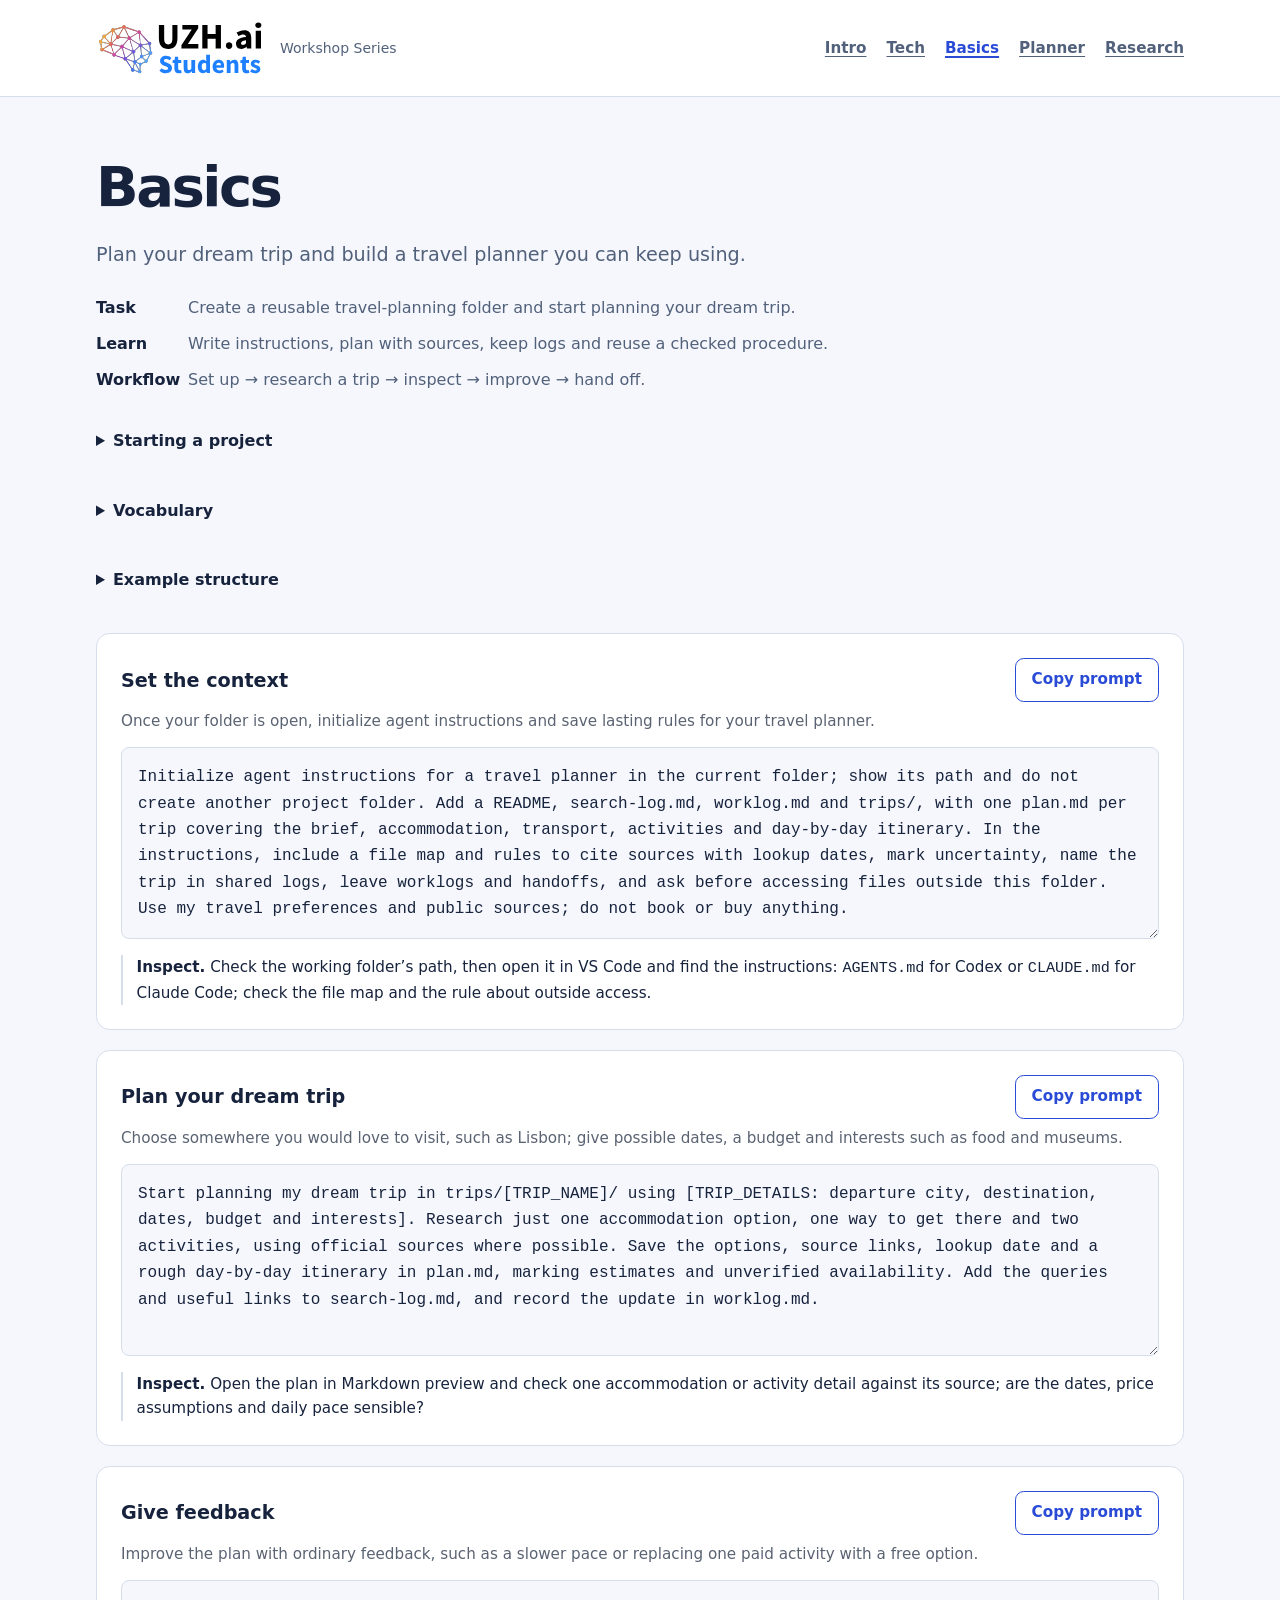
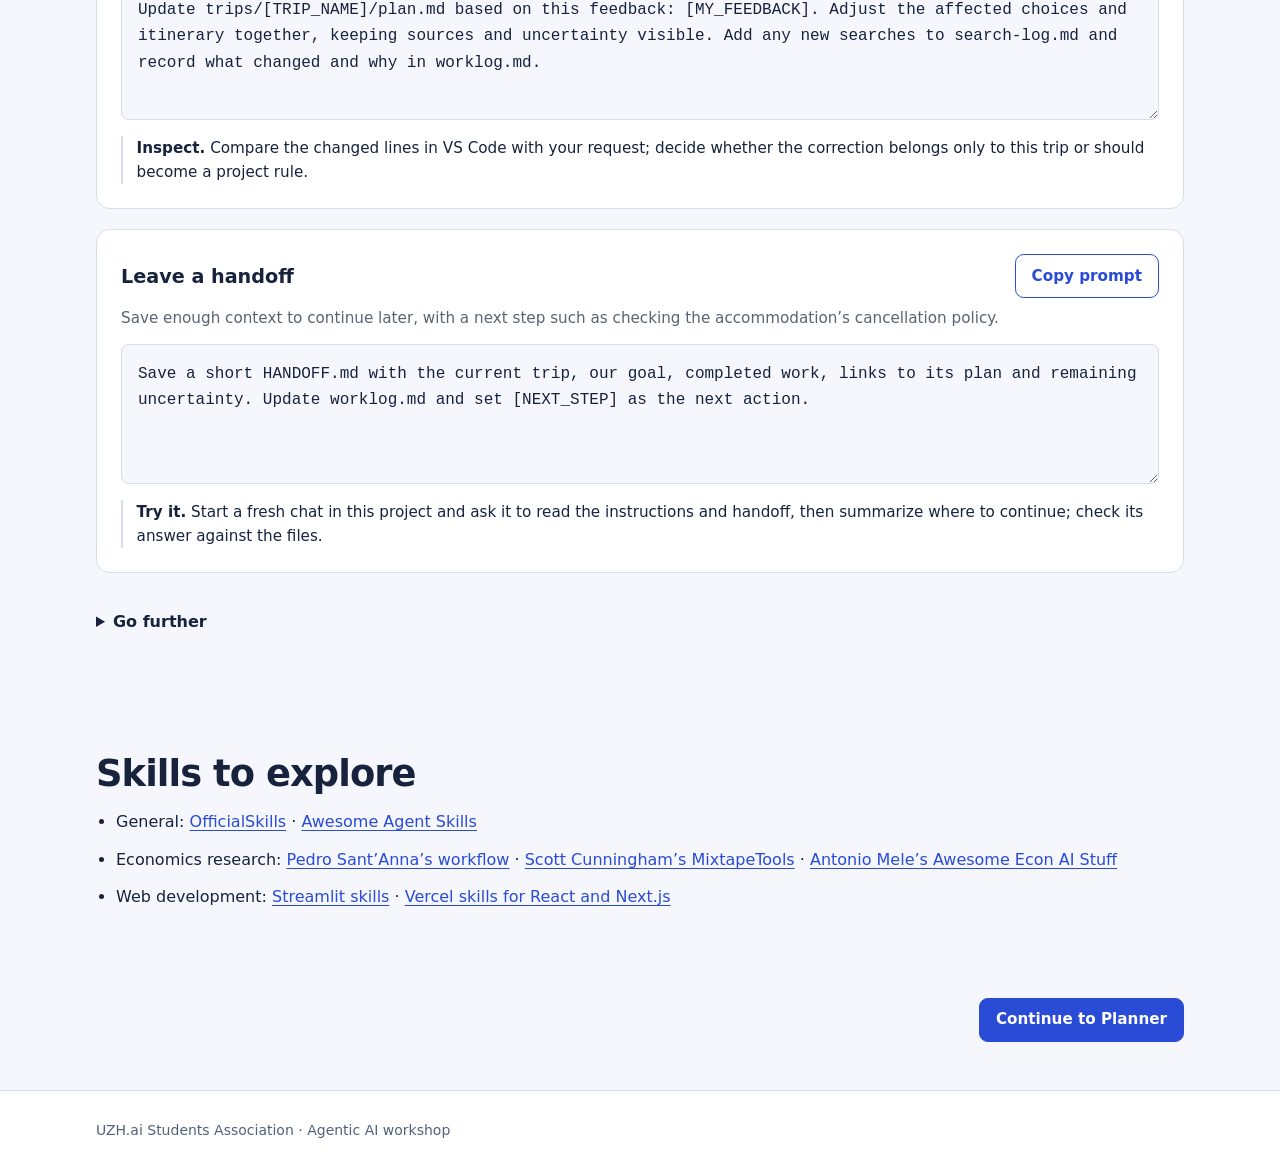
==== commit 46287040: "formatting updates" ====
--- a/site/basics.html
+++ b/site/basics.html
@@ -54,12 +54,10 @@
             <div><dt>Worklog / handoff</dt><dd>A record of changes and saved context for continuing in another session.</dd></div>
           </dl>
         </details>
-      </header>
-
-      <details class="exercise-reference">
-        <summary>Example structure</summary>
-        <p class="prompt-note">Keep each trip in its own folder; start with one plan file and add more only when needed.</p>
-        <pre class="folder-tree"><code>travel-planner/
+        <details class="exercise-reference">
+          <summary>Example structure</summary>
+          <p class="prompt-note">Keep each trip in its own folder; start with one plan file and add more only when needed.</p>
+          <pre class="folder-tree"><code>travel-planner/
 ├── README.md
 ├── AGENTS.md or CLAUDE.md
 ├── search-log.md
@@ -68,8 +66,9 @@
 └── trips/
     └── lisbon-weekend/
         └── plan.md</code></pre>
-        <p class="prompt-note">Each plan has a trip brief, accommodation, transport, activities and a day-by-day itinerary. Shared logs name the trip they refer to.</p>
-      </details>
+          <p class="prompt-note">Each plan has a trip brief, accommodation, transport, activities and a day-by-day itinerary. Shared logs name the trip they refer to.</p>
+        </details>
+      </header>
 
       <ol class="steps">
         <li class="prompt-card">
--- a/site/assets/styles.css
+++ b/site/assets/styles.css
@@ -76,6 +76,7 @@
 .reference-list { margin: 0; padding-left: 1.25rem; }
 .reference-list li + li { margin-top: 0.75rem; }
 .page-header { max-width: 52rem; padding-block: 3.5rem 2rem; }
+.page-header.page-header-compact { padding-bottom: 0.75rem; }
 .page-header h1 { font-size: clamp(2.5rem, 5vw, 3.5rem); }
 .page-header .lead { margin-bottom: 0; color: var(--muted); font-weight: 400; }
 .page-overview { display: grid; gap: 0.65rem; margin-top: 1.5rem; }
@@ -83,6 +84,7 @@
 .page-overview > div + div { margin-top: 0; }
 .page-overview dt { color: var(--ink); font-size: 1rem; font-weight: 700; }
 .page-overview dd { color: var(--muted); }
+.page-overview + p { margin-top: 1.5rem; }
 .workflow-map { margin: 0 0 1.75rem; padding-block: 1rem; border-block: 1px solid var(--border); }
 .workflow-map > div { display: flex; align-items: center; flex-wrap: wrap; gap: 0.5rem 0.85rem; font-weight: 650; }
 .workflow-map figcaption { margin-top: 0.65rem; color: var(--muted); font-size: 0.95rem; }
@@ -103,6 +105,7 @@
 .checkpoint > strong { display: block; margin-bottom: 0.2rem; }
 .checkpoint p + p { margin-top: 0.5rem; color: var(--muted); }
 .exercise-extension, .exercise-reference { margin-block: 1.75rem; }
+.page-header > .exercise-reference:last-child { margin-bottom: 0; }
 .exercise-extension > summary, .exercise-reference > summary { width: fit-content; max-width: 100%; padding-block: 0.5rem; cursor: pointer; font-weight: 700; }
 .exercise-extension[open] > summary, .exercise-reference[open] > summary { margin-bottom: 0.75rem; }
 .exercise-reference .glossary { margin-bottom: 0; }
